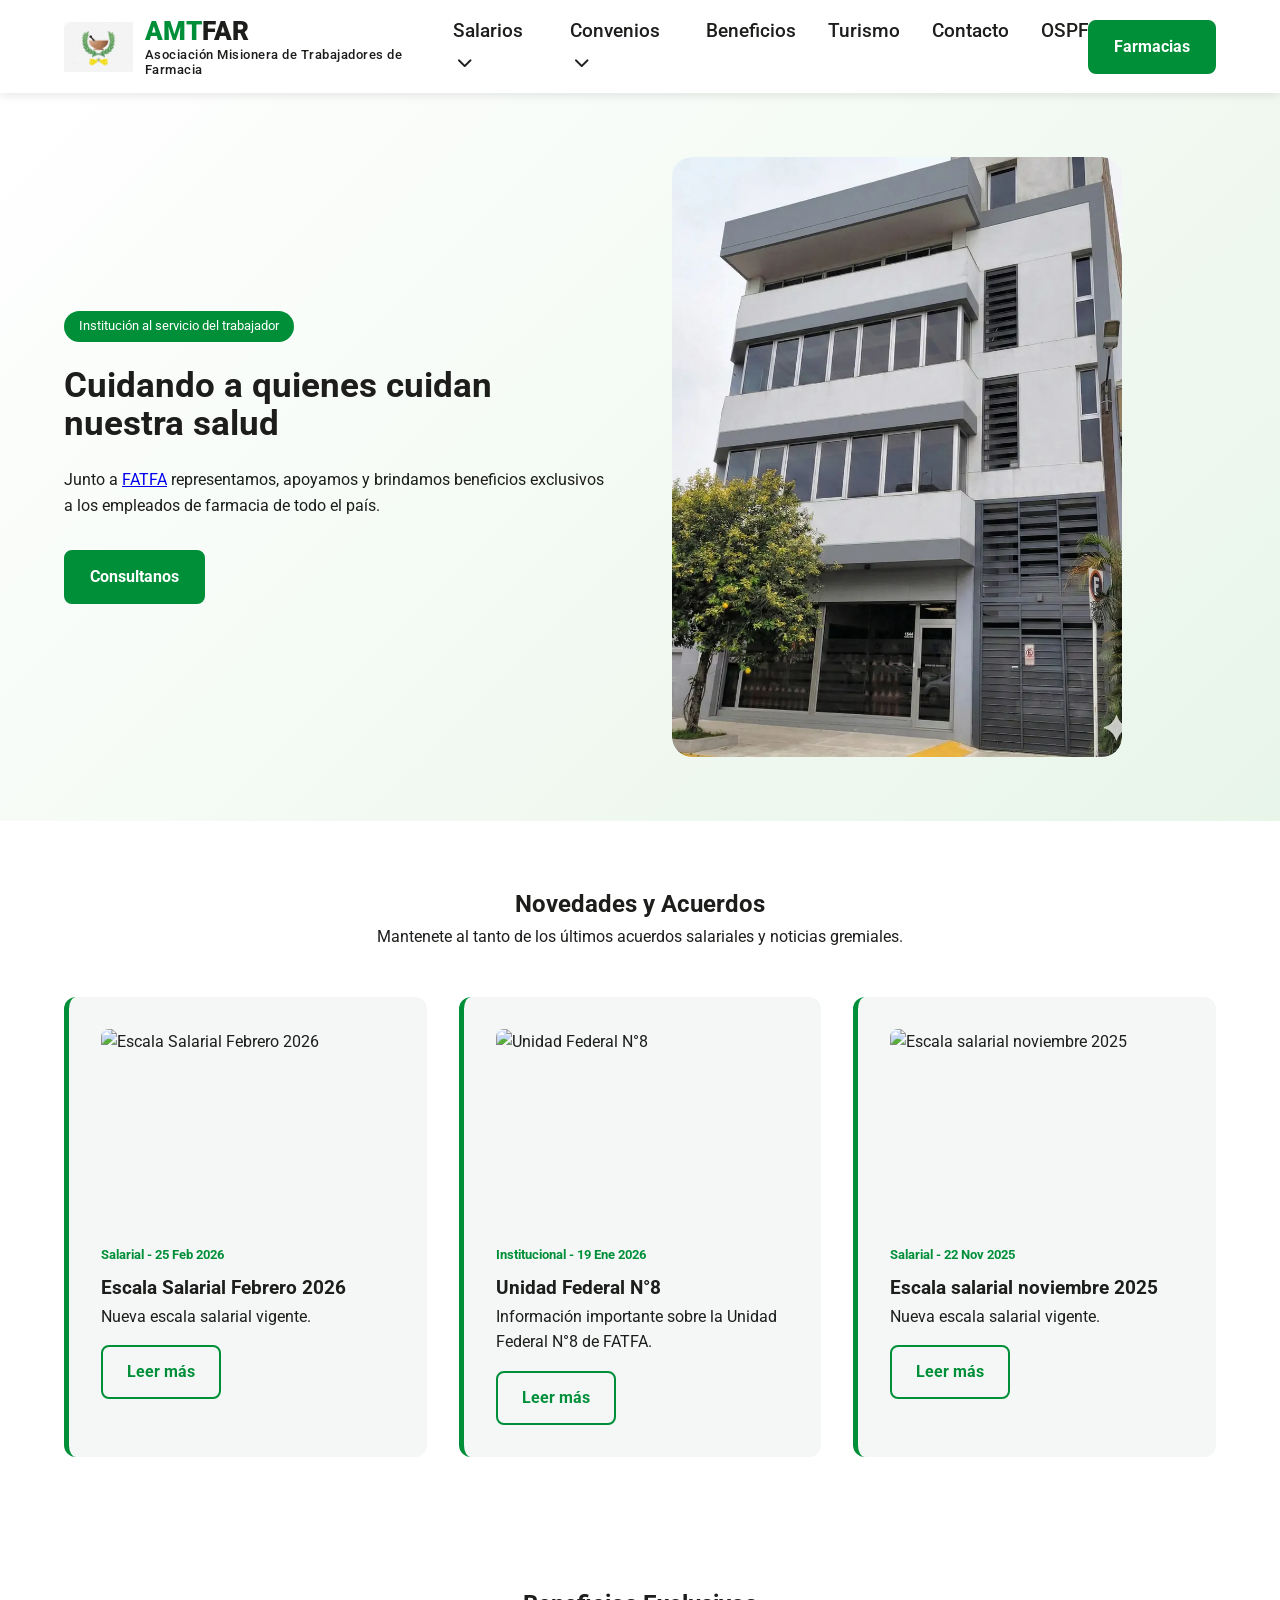
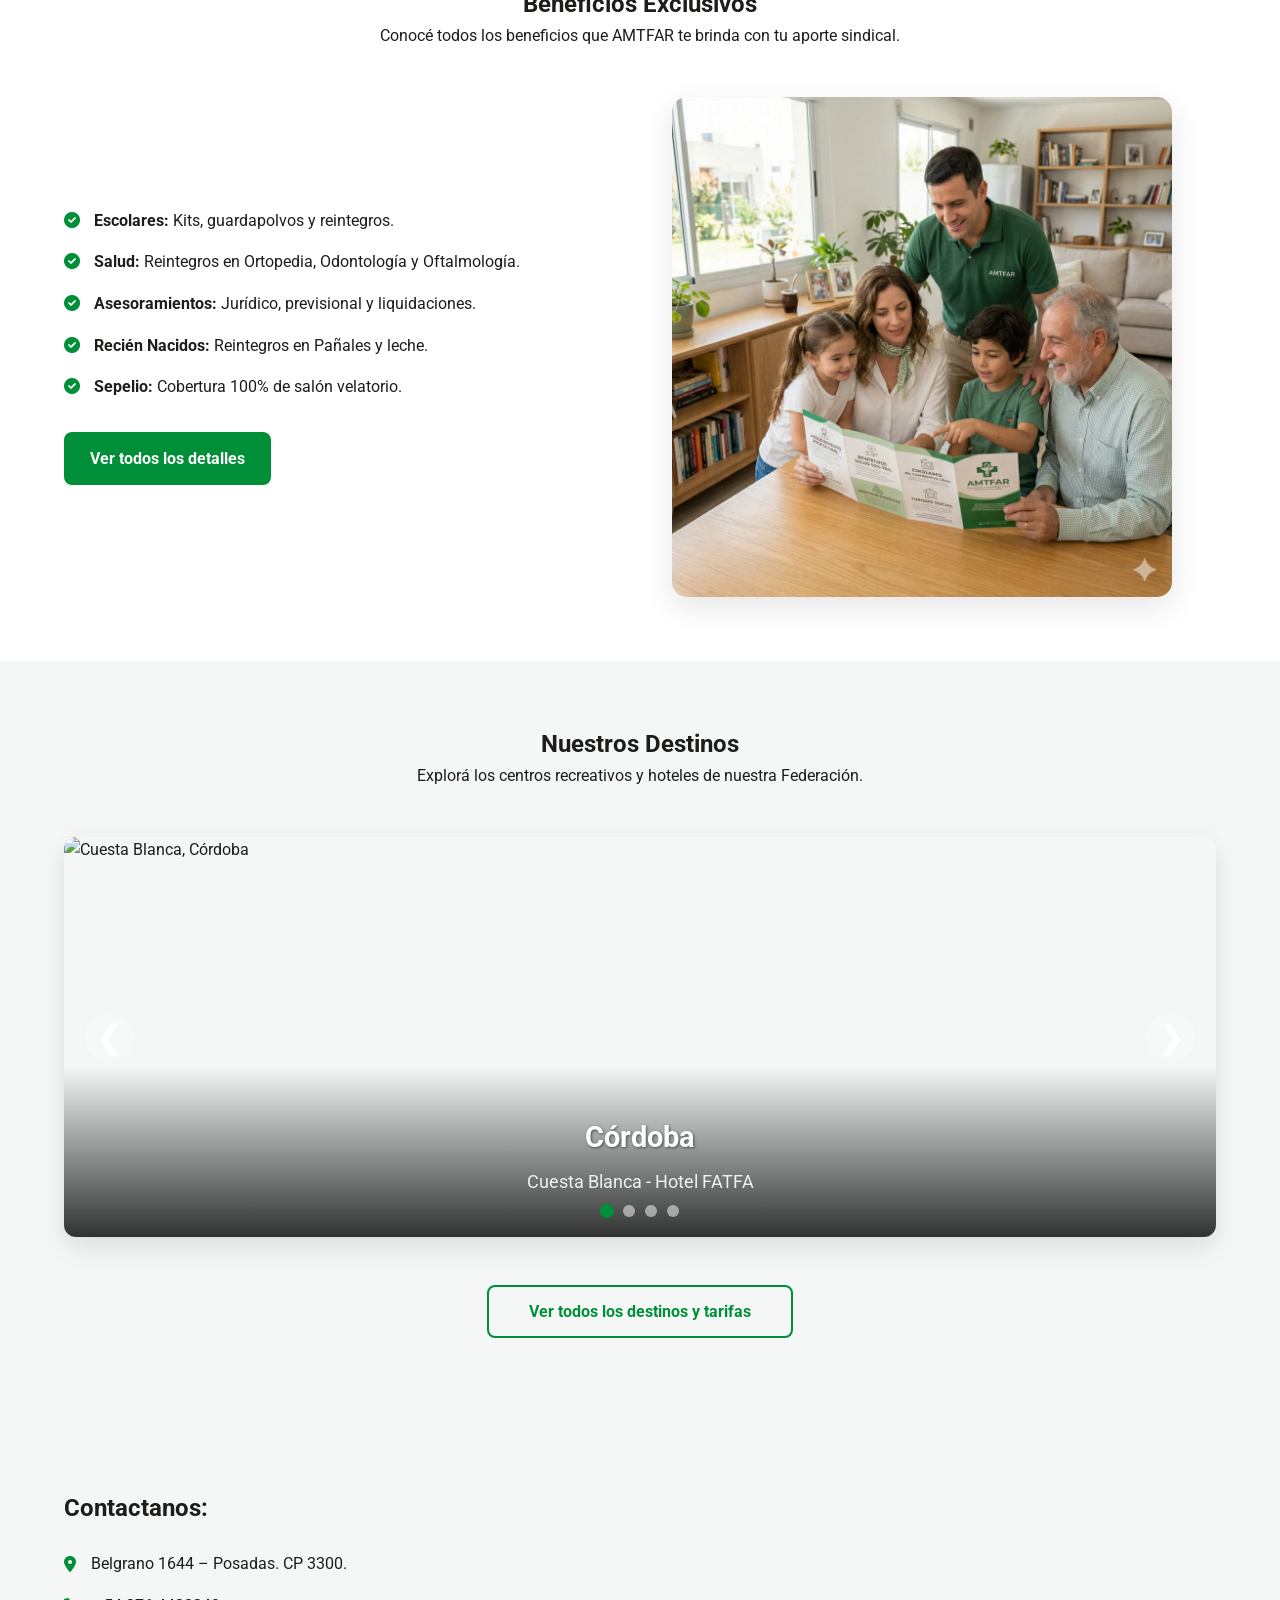
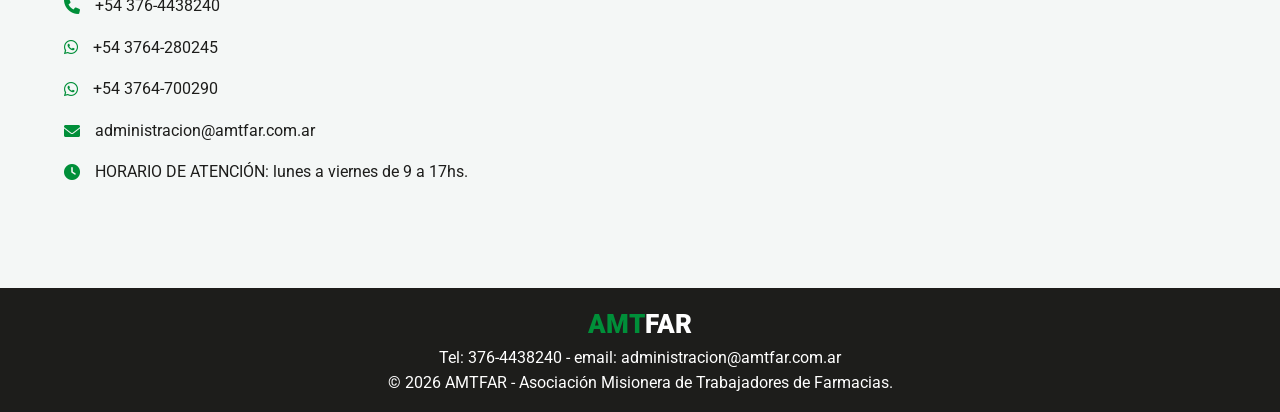
==== index.html @ 5cbe27a2 "feat: Add robots.txt and enhance accessibility by adding aria-label attributes to buttons in `turism" ====
<!DOCTYPE html>
<html lang="es">

<head>
    <meta charset="UTF-8">
    <meta name="viewport" content="width=device-width, initial-scale=1.0">
    <meta name="description"
        content="AMTFAR - Asociación Misionera de Trabajadores de Farmacia. Representamos, apoyamos y brindamos beneficios exclusivos a los empleados de farmacia de Misiones.">
    <meta name="keywords"
        content="AMTFAR, amtfar, fatfa, sindicato farmacia misiones, trabajadores de farmacia, asociación misionera farmacia, beneficios farmacia misiones, posadas, misiones">

    <!-- Open Graph (Facebook, WhatsApp, LinkedIn) -->
    <meta property="og:type" content="website">
    <meta property="og:url" content="https://amtfar.com.ar/">
    <meta property="og:title" content="AMTFAR - Asociación Misionera de Trabajadores de Farmacia">
    <meta property="og:description"
        content="Representamos, apoyamos y brindamos beneficios exclusivos a los empleados de farmacia de Misiones.">
    <meta property="og:image" content="https://amtfar.com.ar/assets/img/logo-amtfar.webp">

    <!-- Twitter Cards -->
    <meta name="twitter:card" content="summary_large_image">
    <meta name="twitter:url" content="https://amtfar.com.ar/">
    <meta name="twitter:title" content="AMTFAR - Asociación Misionera de Trabajadores de Farmacia">
    <meta name="twitter:description"
        content="Representamos, apoyamos y brindamos beneficios exclusivos a los empleados de farmacia de Misiones.">
    <meta name="twitter:image" content="https://amtfar.com.ar/assets/img/logo-amtfar.webp">

    <!-- Web App Manifest -->
    <link rel="manifest" href="/manifest.json">
    <meta name="theme-color" content="#1a6333">

    <!-- Autor -->
    <link rel="author" href="/humans.txt">

    <!-- Etiqueta Canonical: Le dice a Google que esta es la página oficial -->
    <link rel="canonical" href="https://amtfar.com.ar/" />

    <title>AMTFAR - Asociación Misionera de Trabajadores de Farmacia</title>

    <!-- Schema.org JSON-LD para Organización y Sitio Web (Ayuda a generar Sitelinks) -->
    <script type="application/ld+json">
    {
      "@context": "https://schema.org",
      "@graph": [
        {
          "@type": "NGO",
          "@id": "https://amtfar.com.ar/#organization",
          "name": "AMTFAR",
          "legalName": "Asociación Misionera de Trabajadores de Farmacia",
          "url": "https://amtfar.com.ar/",
          "logo": {
            "@type": "ImageObject",
            "url": "https://amtfar.com.ar/assets/img/logo-amtfar.webp"
          },
          "contactPoint": [
            {
              "@type": "ContactPoint",
              "telephone": "+54-376-4438240",
              "contactType": "customer service",
              "email": "administracion@amtfar.com.ar",
              "availableLanguage": ["Spanish", "es"]
            },
            {
              "@type": "ContactPoint",
              "telephone": "+54-376-4280245",
              "contactType": "customer service",
              "contactOption": "TollFree",
              "availableLanguage": ["Spanish", "es"]
            }
          ],
          "address": {
            "@type": "PostalAddress",
            "streetAddress": "Belgrano 1644",
            "addressLocality": "Posadas",
            "addressRegion": "Misiones",
            "postalCode": "3300",
            "addressCountry": "AR"
          }
        },
        {
          "@type": "WebSite",
          "@id": "https://amtfar.com.ar/#website",
          "url": "https://amtfar.com.ar/",
          "name": "AMTFAR - Asociación Misionera de Trabajadores de Farmacia",
          "publisher": {
            "@id": "https://amtfar.com.ar/#organization"
          }
        }
      ]
    }
    </script>

    <!-- Pistas de conexión rápida para recursos externos -->
    <link rel="preconnect" href="https://fonts.googleapis.com">
    <link rel="preconnect" href="https://fonts.gstatic.com" crossorigin>
    <link rel="preconnect" href="https://cdnjs.cloudflare.com">

    <!-- Precargar la imagen principal del Hero (Mejora el LCP) -->
    <link rel="preload" as="image" href="assets/img/edificio.webp" fetchpriority="high">

    <link rel="icon" type="image/png" href="assets/img/logo-amtfar.webp">
    <link href="https://fonts.googleapis.com/css2?family=Roboto:wght@300;400;500;700;900&display=swap" rel="stylesheet">
    <link rel="stylesheet" href="css/style.css?v=1.3">
    <link rel="stylesheet" href="https://cdnjs.cloudflare.com/ajax/libs/font-awesome/6.0.0/css/all.min.css">
</head>

<body>
    <header class="main-header">
        <div class="container nav-wrapper">
            <a href="index.html" class="brand">
                <img src="assets/img/logo-amtfar.webp" alt="Logo AMTFAR" class="brand-logo">
                <div class="brand-text-container">
                    <span class="logo-text brand-title">AMT<span>FAR</span></span>
                    <span class="logo-text header-subtitle">Asociación Misionera de Trabajadores de Farmacia</span>
                </div>
            </a>
            <button class="mobile-menu-toggle" aria-label="Abrir menú"><i class="fas fa-bars"></i></button>
            <nav class="main-nav" role="navigation" aria-label="Menú Principal">
                <ul role="menubar">
                    <li class="dropdown" role="none">
                        <a role="menuitem" aria-haspopup="true" aria-expanded="false" href="#">Salarios <i
                                class="fas fa-chevron-down"></i></a>
                        <ul class="dropdown-content" role="menu">
                            <li role="none"><a role="menuitem" href="https://fatfa.org.ar/escalas-salariales/"
                                    target="_blank" rel="noopener noreferrer">Escalas
                                    Salariales</a></li>
                            <li role="none"><a role="menuitem" href="https://fatfa.org.ar/actas-acuerdo/"
                                    target="_blank" rel="noopener noreferrer">Actas Acuerdo</a></li>
                        </ul>
                    </li>
                    <li class="dropdown" role="none">
                        <a role="menuitem" aria-haspopup="true" aria-expanded="false" href="#">Convenios <i
                                class="fas fa-chevron-down"></i></a>
                        <ul class="dropdown-content" role="menu">
                            <li role="none"><a role="menuitem" target="_blank" rel="noopener noreferrer"
                                    href="https://fatfa.org.ar/wp-content/uploads/2022/02/cct_659_2013.pdf">CCT
                                    659/13</a></li>
                            <li role="none"><a role="menuitem" target="_blank" rel="noopener noreferrer"
                                    href="https://fatfa.org.ar/wp-content/uploads/2022/04/cct55609vigente.pdf">CCT
                                    556/09</a></li>
                            <li role="none"><a role="menuitem" target="_blank" rel="noopener noreferrer"
                                    href="https://fatfa.org.ar/wp-content/uploads/2022/06/cct2688.pdf">CCT 2688</a></li>
                            <li role="none"><a role="menuitem" target="_blank" rel="noopener noreferrer"
                                    href="https://fatfa.org.ar/wp-content/uploads/2022/06/cct6375.pdf">CCT 6375</a></li>
                            <li role="none"><a role="menuitem" target="_blank" rel="noopener noreferrer"
                                    href="https://fatfa.org.ar/wp-content/uploads/2022/06/cct45206.pdf">CCT 45206</a>
                            </li>
                        </ul>
                    </li>
                    <li role="none"><a role="menuitem" href="beneficios.html">Beneficios</a></li>
                    <li role="none"><a role="menuitem" href="turismo.html">Turismo</a></li>
                    <li role="none"><a role="menuitem" href="index.html#contacto">Contacto</a></li>
                    <li role="none"><a role="menuitem" href="https://www.ospf.org.ar/" target="_blank"
                            rel="noopener noreferrer">OSPF</a></li>
                </ul>
            </nav>
            <div class="access-buttons">
                <a href="https://farmacias.amtfar.com.ar" target="_blank" rel="noopener noreferrer"
                    class="btn btn-empleado">Farmacias</a>
            </div>
        </div>
    </header>

    <section class="hero">
        <div class="container hero-grid">
            <div class="hero-content">
                <span class="hero-badge">Institución al servicio del trabajador</span>
                <h1>Cuidando a quienes cuidan nuestra salud</h1>
                <p>Junto a <a href="https://fatfa.org.ar/" target="_blank" rel="noopener noreferrer">FATFA</a>
                    representamos, apoyamos y brindamos
                    beneficios exclusivos a los empleados de farmacia de todo el
                    país.</p>
                <div class="mt-2">
                    <a href="#contacto" class="btn btn-empleado">Consultanos</a>
                </div>
            </div>
            <div class="hero-image">
                <div class="hero-carousel">
                    <div class="hero-slide active">
                        <img src="assets/img/edificio.webp" alt="Nuestro edificio" fetchpriority="high">
                    </div>
                    <div class="hero-slide">
                        <img src="assets/img/hero-farmacia.webp" alt="Atención en farmacia">
                    </div>
                </div>
            </div>
        </div>
    </section>

    <section id="novedades" class="section-padding">
        <div class="container">
            <div class="section-header">
                <h2>Novedades y Acuerdos</h2>
                <p>Mantenete al tanto de los últimos acuerdos salariales y noticias gremiales.</p>
            </div>
            <div class="news-grid">
                <article class="news-card">
                    <div class="news-card-img-wrapper">
                        <img src="https://fatfa.org.ar/wp-content/uploads/2025/11/ESCALA-FATFA-noviembre-400x250.jpg"
                            alt="Escala Salarial Febrero 2026" class="news-card-img" loading="lazy">
                    </div>
                    <div class="news-card-category">Salarial - 25 Feb 2026</div>
                    <h3>Escala Salarial Febrero 2026</h3>
                    <p>Nueva escala salarial vigente.</p>
                    <a href="https://fatfa.org.ar/2026/02/25/escala-salarial-febrero-2026/" target="_blank"
                        rel="noopener noreferrer" class="btn btn-farmacia mt-1"
                        aria-label="Leer más sobre Escala Salarial Febrero 2026">Leer más</a>
                </article>
                <article class="news-card">
                    <div class="news-card-img-wrapper">
                        <img src="https://fatfa.org.ar/wp-content/uploads/2026/01/flyer-web-UF-8-400x250.jpg"
                            alt="Unidad Federal N°8" class="news-card-img" loading="lazy">
                    </div>
                    <div class="news-card-category">Institucional - 19 Ene 2026</div>
                    <h3>Unidad Federal N°8</h3>
                    <p>Información importante sobre la Unidad Federal N°8 de FATFA.</p>
                    <a href="https://fatfa.org.ar/2026/01/19/25649/" target="_blank" rel="noopener noreferrer"
                        class="btn btn-farmacia mt-1" aria-label="Leer más sobre Unidad Federal N°8">Leer más</a>
                </article>
                <article class="news-card">
                    <div class="news-card-img-wrapper">
                        <img src="https://fatfa.org.ar/wp-content/uploads/2025/11/ESCALA-FATFA-noviembre-400x250.jpg"
                            alt="Escala salarial noviembre 2025" class="news-card-img" loading="lazy">
                    </div>
                    <div class="news-card-category">Salarial - 22 Nov 2025</div>
                    <h3>Escala salarial noviembre 2025</h3>
                    <p>Nueva escala salarial vigente.</p>
                    <a href="https://fatfa.org.ar/2025/11/22/escala-salarial-noviembre-2025/" target="_blank"
                        rel="noopener noreferrer" class="btn btn-farmacia mt-1"
                        aria-label="Leer más sobre Escala salarial noviembre 2025">Leer más</a>
                </article>
            </div>
        </div>
    </section>

    <section id="beneficios" class="section-padding">
        <div class="container">
            <div class="section-header">
                <h2>Beneficios Exclusivos</h2>
                <p>Conocé todos los beneficios que AMTFAR te brinda con tu aporte sindical.</p>
            </div>

            <div class="hero-grid" style="align-items: center;">
                <div>
                    <ul class="benefits-list">
                        <li><i class="fas fa-check-circle"></i> <strong>Escolares:</strong> Kits, guardapolvos y
                            reintegros.</li>
                        <li><i class="fas fa-check-circle"></i> <strong>Salud:</strong> Reintegros en Ortopedia,
                            Odontología y Oftalmología.</li>
                        <li><i class="fas fa-check-circle"></i> <strong>Asesoramientos:</strong> Jurídico, previsional y
                            liquidaciones.</li>
                        <li><i class="fas fa-check-circle"></i> <strong>Recién Nacidos:</strong> Reintegros en Pañales y
                            leche.</li>
                        <li><i class="fas fa-check-circle"></i> <strong>Sepelio:</strong> Cobertura 100% de salón
                            velatorio.</li>
                    </ul>
                    <div class="mt-2">
                        <a href="beneficios.html" class="btn btn-empleado"
                            aria-label="Ver todos los detalles de los beneficios">Ver todos los detalles</a>
                    </div>
                </div>
                <div class="text-center">
                    <img src="assets/img/beneficios.webp" alt="Beneficios AMTFAR" class="benefits-img" loading="lazy">
                </div>
            </div>
        </div>
    </section>

    <section id="turismo" class="section-padding" style="background-color: var(--gris-suave);">
        <div class="container">
            <div class="section-header">
                <h2>Nuestros Destinos</h2>
                <p>Explorá los centros recreativos y hoteles de nuestra Federación.</p>
            </div>
            <!-- Carousel Turismo -->
            <div class="custom-carousel">
                <div class="carousel-inner">
                    <!-- Slide 1: Córdoba -->
                    <div class="carousel-slide active">
                        <img src="https://fatfa.org.ar/wp-content/uploads/2022/09/1.png" alt="Cuesta Blanca, Córdoba"
                            loading="lazy">
                        <div class="carousel-caption">
                            <h3>Córdoba</h3>
                            <p>Cuesta Blanca - Hotel FATFA</p>
                        </div>
                    </div>
                    <!-- Slide 2: Mar del Plata -->
                    <div class="carousel-slide">
                        <img src="https://fatfa.org.ar/wp-content/uploads/2022/09/2.png" alt="Mar del Plata"
                            loading="lazy">
                        <div class="carousel-caption">
                            <h3>Mar del Plata</h3>
                            <p>Hotel 22 de Diciembre</p>
                        </div>
                    </div>
                    <!-- Slide 3: Salta -->
                    <div class="carousel-slide">
                        <img src="https://fatfa.org.ar/wp-content/uploads/2022/09/3.png" alt="Salta" loading="lazy">
                        <div class="carousel-caption">
                            <h3>Salta</h3>
                            <p>Hotel de Farmacia</p>
                        </div>
                    </div>
                    <!-- Slide 4: Mendoza -->
                    <div class="carousel-slide">
                        <img src="https://fatfa.org.ar/wp-content/uploads/2022/09/4.png" alt="Mendoza" loading="lazy">
                        <div class="carousel-caption">
                            <h3>Mendoza</h3>
                            <p>San Rafael - Residencial</p>
                        </div>
                    </div>
                </div>

                <!-- Controls -->
                <button class="carousel-control prev" onclick="moveSlide(-1)" aria-label="Anterior">&#10094;</button>
                <button class="carousel-control next" onclick="moveSlide(1)" aria-label="Siguiente">&#10095;</button>

                <!-- Indicators -->
                <div class="carousel-indicators">
                    <span class="dot active" role="button" tabindex="0" aria-label="Diapositiva 1"
                        onclick="currentSlide(0)"></span>
                    <span class="dot" role="button" tabindex="0" aria-label="Diapositiva 2"
                        onclick="currentSlide(1)"></span>
                    <span class="dot" role="button" tabindex="0" aria-label="Diapositiva 3"
                        onclick="currentSlide(2)"></span>
                    <span class="dot" role="button" tabindex="0" aria-label="Diapositiva 4"
                        onclick="currentSlide(3)"></span>
                </div>
            </div>
            <div class="text-center" style="margin-top: 3rem;">
                <a href="turismo.html" class="btn btn-farmacia" style="width: auto; padding: 12px 40px;">Ver todos los
                    destinos y tarifas</a>
            </div>
        </div>
    </section>

    <section id="contacto" class="section-mapa">
        <div class="container grid-2">
            <div class="contacto-info">
                <h2>Contactanos:</h2>
                <ul class="lista-contacto">
                    <li><i class="fas fa-map-marker-alt"></i> Belgrano 1644 – Posadas. CP 3300.</li>
                    <li><i class="fas fa-phone"></i> <a href="tel:+543764438240">+54 376-4438240</a></li>
                    <li><i class="fab fa-whatsapp"></i> <a href="https://wa.me/5493764280245" target="_blank"
                            rel="noopener noreferrer">+54 3764-280245</a></li>
                    <li><i class="fab fa-whatsapp"></i> <a href="https://wa.me/5493764700290" target="_blank"
                            rel="noopener noreferrer">+54 3764-700290</a></li>
                    <li><i class="fas fa-envelope"></i> administracion@amtfar.com.ar</li>
                    <li><i class="fas fa-clock"></i> HORARIO DE ATENCIÓN: lunes a viernes de 9 a 17hs.</li>
                </ul>
            </div>
            <div class="mapa-container">
                <iframe
                    src="https://maps.google.com/maps?q=Belgrano+1644,+Posadas,+Misiones&t=&z=17&ie=UTF8&iwloc=&output=embed"
                    width="100%" height="350" allowfullscreen="" loading="lazy"
                    title="Mapa de ubicación de AMTFAR"></iframe>
            </div>
        </div>
    </section>

    <footer class="main-footer">
        <div class="container footer-grid">
            <div class="footer-brand"><span class="brand-title">AMT<span>FAR</span></span>
                <p>Tel: 376-4438240 - email: administracion@amtfar.com.ar</p>
                <p>© 2026 AMTFAR - Asociación Misionera de Trabajadores de Farmacias.</p>
            </div>

        </div>
    </footer>

    <script>
        const menuToggle = document.querySelector('.mobile-menu-toggle');
        const mainNav = document.querySelector('.main-nav');
        menuToggle.addEventListener('click', () => {
            mainNav.classList.toggle('active');
            menuToggle.querySelector('i').classList.toggle('fa-bars');
            menuToggle.querySelector('i').classList.toggle('fa-times');
        });

        /* --- CAROUSEL LOGIC --- */
        let slideIndex = 0;
        const slides = document.querySelectorAll('.carousel-slide');
        const dots = document.querySelectorAll('.dot');
        let autoSlideInterval;

        function showSlide(n) {
            // Loop boundaries
            if (n >= slides.length) slideIndex = 0;
            if (n < 0) slideIndex = slides.length - 1;

            // Remove active classes
            slides.forEach(slide => slide.classList.remove('active'));
            dots.forEach(dot => dot.classList.remove('active'));

            // Set active
            slides[slideIndex].classList.add('active');
            dots[slideIndex].classList.add('active');
        }

        function moveSlide(n) {
            slideIndex += n;
            showSlide(slideIndex);
            resetAutoSlide();
        }

        function currentSlide(n) {
            slideIndex = n;
            showSlide(slideIndex);
            resetAutoSlide();
        }

        function resetAutoSlide() {
            clearInterval(autoSlideInterval);
            autoSlideInterval = setInterval(() => moveSlide(1), 5000); // Cambio cada 5 segundos
        }

        // Initialize
        document.addEventListener('DOMContentLoaded', () => {
            showSlide(slideIndex);
            resetAutoSlide();

            // DROPDOWN CLICK LOGIC
            const dropdowns = document.querySelectorAll('.dropdown');

            dropdowns.forEach(dropdown => {
                const dropdownLink = dropdown.querySelector('a');

                dropdownLink.addEventListener('click', (e) => {
                    e.preventDefault(); // Prevent hash navigation
                    // Close other open dropdowns
                    dropdowns.forEach(d => {
                        if (d !== dropdown) d.classList.remove('active');
                    });
                    dropdown.classList.toggle('active');
                });
            });

            // Close dropdowns when clicking outside
            document.addEventListener('click', (e) => {
                if (!e.target.closest('.dropdown')) {
                    dropdowns.forEach(dropdown => dropdown.classList.remove('active'));
                }
            });
            // --- HERO CAROUSEL LOGIC ---
            const heroSlides = document.querySelectorAll('.hero-slide');
            if (heroSlides.length > 0) {
                let currentHeroSlide = 0;
                setInterval(() => {
                    heroSlides[currentHeroSlide].classList.remove('active');
                    currentHeroSlide = (currentHeroSlide + 1) % heroSlides.length;
                    heroSlides[currentHeroSlide].classList.add('active');
                }, 4000); // Change every 4 seconds
            }
        });
    </script>
</body>

</html>
---- css/style.css ----
/* --- VARIABLES E IDENTIDAD --- */
:root {
    --verde-farmacia: #008f39;
    --verde-claro: #e8f5e9;
    --oscuro: #1d1d1b;
    --gris-suave: #f4f7f6;
    --blanco: #ffffff;
    --transicion: all 0.3s ease;
}

/* --- RESET Y BASE --- */
* {
    margin: 0;
    padding: 0;
    box-sizing: border-box;
}

body {
    font-family: 'Roboto', sans-serif;
    line-height: 1.6;
    color: var(--oscuro);
    background-color: var(--blanco);
    scroll-behavior: smooth;
}

.container {
    width: 90%;
    max-width: 1200px;
    margin: 0 auto;
}

/* --- UTILITIES --- */
.text-center {
    text-align: center;
}

.mt-1 {
    margin-top: 1rem;
}

.mt-2 {
    margin-top: 2rem;
}

.mb-1 {
    margin-bottom: 1rem;
}

.mb-2 {
    margin-bottom: 2rem;
}

.mb-3 {
    margin-bottom: 3rem;
}

.section-padding {
    padding: 4rem 0;
}

.section-header {
    text-align: center;
    margin-bottom: 3rem;
}

img {
    max-width: 100%;
    height: auto;
    display: block;
}

/* --- HEADER & NAV --- */
.main-header {
    padding: 1rem 0;
    position: sticky;
    top: 0;
    background: var(--blanco);
    box-shadow: 0 2px 10px rgba(0, 0, 0, 0.1);
    z-index: 1000;
}

.brand {
    display: flex;
    align-items: center;
    gap: 12px;
    text-decoration: none;
}

.brand-logo {
    height: 50px;
}

.brand-text-container {
    display: flex;
    flex-direction: column;
    line-height: 1.2;
}

.brand-title {
    font-size: 1.6rem;
    font-weight: 900;
    color: var(--verde-farmacia);
}

.brand-title span {
    color: var(--oscuro);
}

.header-subtitle {
    display: none;
    font-size: 0.8rem;
    font-weight: 500;
    color: var(--oscuro);
    letter-spacing: 0.5px;
}

.nav-wrapper {
    display: flex;
    justify-content: space-between;
    align-items: center;
}

.header-subtitle {
    display: none;
}

.main-nav {
    display: none;
    position: absolute;
    top: 100%;
    left: 0;
    width: 100%;
    background: var(--blanco);
    padding: 2rem;
    box-shadow: 0 5px 10px rgba(0, 0, 0, 0.1);
}

.main-nav.active {
    display: block;
}

.main-nav ul {
    list-style: none;
}

.main-nav ul li {
    margin-bottom: 1.5rem;
}

.main-nav ul li a {
    text-decoration: none;
    color: var(--oscuro);
    font-weight: 500;
    font-size: 1.2rem;
}

/* --- DROPDOWN MENU --- */
.dropdown {
    position: relative;
}

.dropdown-content {
    display: none;
    position: absolute;
    top: 100%;
    left: 0;
    background-color: var(--blanco);
    min-width: 200px;
    box-shadow: 0px 8px 16px 0px rgba(0, 0, 0, 0.1);
    z-index: 1000;
    border-radius: 8px;
    padding: 0.5rem 0;
}

.dropdown-content li {
    margin: 0 !important;
}

.dropdown-content a {
    padding: 10px 20px;
    display: block;
    font-size: 1rem !important;
    transition: background 0.2s;
}

.dropdown-content a:hover {
    background-color: var(--verde-claro);
    color: var(--verde-farmacia);
}

/* Show dropdown on click (mobile & desktop) */
.dropdown.active .dropdown-content {
    display: block;
}

.dropdown>a {
    cursor: pointer;
}

.dropdown>a i {
    font-size: 0.8em;
    margin-left: 5px;
}

/* Rotate chevron when active */
.dropdown.active .fa-chevron-down {
    transform: rotate(180deg);
    transition: transform 0.3s;
}

.mobile-menu-toggle {
    display: block;
    background: none;
    border: none;
    font-size: 1.5rem;
    color: var(--verde-farmacia);
    cursor: pointer;
}

/* --- HERO SECTION --- */
.hero {
    padding: 3rem 0;
    background: linear-gradient(135deg, var(--blanco) 0%, var(--verde-claro) 100%);
    text-align: center;
}

.hero-carousel {
    position: relative;
    width: 100%;
    height: 100%;
    max-width: 450px;
    min-height: 600px;
    border-radius: 20px;
    overflow: hidden;
}

.hero-slide {
    position: absolute;
    top: 0;
    left: 0;
    width: 100%;
    height: 100%;
    opacity: 0;
    transition: opacity 1s ease-in-out;
}

.hero-slide.active {
    opacity: 1;
}

.hero-slide img {
    width: 100%;
    height: 100%;
    object-fit: cover;
    object-position: bottom;
    border-radius: 20px;
}

.hero-badge {
    background: var(--verde-farmacia);
    color: white;
    padding: 5px 15px;
    border-radius: 20px;
    font-size: 0.8rem;
    display: inline-block;
}

.hero-grid {
    display: grid;
    gap: 2rem;
}

.hero-content h1 {
    font-size: 2.2rem;
    line-height: 1.1;
    margin: 1.5rem 0;
    color: var(--oscuro);
}

/* --- BOTONES --- */
.btn {
    display: inline-block;
    padding: 12px 24px;
    border-radius: 8px;
    text-decoration: none;
    font-weight: 700;
    transition: var(--transicion);
    text-align: center;
    border: none;
    cursor: pointer;
    width: 100%;
}

.btn-empleado {
    background: var(--verde-farmacia);
    color: var(--blanco);
    border: 2px solid var(--verde-farmacia);
}

.btn-farmacia {
    border: 2px solid var(--verde-farmacia);
    color: var(--verde-farmacia);
    background: transparent;
}

/* --- NOVEDADES --- */
.news-grid {
    display: grid;
    gap: 2rem;
    margin-top: 2rem;
}

.news-card {
    background: var(--gris-suave);
    padding: 2rem;
    border-radius: 12px;
    border-left: 5px solid var(--verde-farmacia);
}

.news-card-img-wrapper {
    margin-bottom: 1rem;
}

.news-card-img {
    width: 100%;
    height: 200px;
    object-fit: cover;
    border-radius: 8px;
}

.news-card-category {
    color: var(--verde-farmacia);
    font-weight: 700;
    font-size: 0.8rem;
    margin-bottom: 0.5rem;
}

/* --- TURISMO INDEX (CARRUSEL) --- */
.hotel-carousel-container {
    display: flex;
    overflow-x: auto;
    scroll-snap-type: x mandatory;
    gap: 20px;
    padding: 20px 0;
    scrollbar-width: none;
}

.hotel-carousel-container::-webkit-scrollbar {
    display: none;
}

.hotel-card-mini {
    flex: 0 0 280px;
    scroll-snap-align: center;
    background: var(--blanco);
    border-radius: 12px;
    overflow: hidden;
    box-shadow: 0 4px 15px rgba(0, 0, 0, 0.08);
}

.hotel-img-mini {
    position: relative;
    height: 180px;
}

.hotel-img-mini img {
    width: 100%;
    height: 100%;
    object-fit: cover;
}

.hotel-tag {
    position: absolute;
    bottom: 10px;
    left: 10px;
    background: var(--verde-farmacia);
    color: white;
    padding: 4px 12px;
    font-size: 0.75rem;
    border-radius: 4px;
    font-weight: 700;
}

.hotel-info-mini {
    padding: 1.2rem;
    text-align: center;
}

/* --- TURISMO.HTML DETALLES --- */
.promo-banner-top {
    background: var(--verde-farmacia);
    color: white;
    text-align: center;
    padding: 12px;
    font-weight: 700;
    text-transform: uppercase;
    font-size: 0.9rem;
    letter-spacing: 1px;
}

.destino-full-card {
    background: var(--blanco);
    border-radius: 20px;
    overflow: hidden;
    box-shadow: 0 15px 35px rgba(0, 0, 0, 0.1);
    margin-bottom: 4rem;
    border: 1px solid #eee;
}

.destino-grid {
    display: grid;
    grid-template-columns: 1fr;
}

.info-column {
    padding: 1.5rem;
}

@media (min-width: 1024px) {
    .destino-grid {
        grid-template-columns: 1.2fr 1fr;
    }

    .info-column {
        padding: 3rem !important;
    }
}

.carousel-static {
    display: flex;
    overflow-x: auto;
    scroll-snap-type: x mandatory;
    gap: 15px;
    padding: 10px 0 15px;
    /* Más padding para la barra de scroll */
    scrollbar-width: thin;
    /* Firefox */
    scrollbar-color: var(--verde-farmacia) #eee;
}

.carousel-static::-webkit-scrollbar {
    height: 8px;
    /* Chrome/Safari */
    display: block;
}

.carousel-static::-webkit-scrollbar-track {
    background: #e0e0e0;
    border-radius: 4px;
}

.carousel-static::-webkit-scrollbar-thumb {
    background: var(--verde-farmacia);
    border-radius: 4px;
}

.carousel-item {
    flex: 0 0 85%;
    /* En móvil ocupa el 85% para centrarlo y dejar asomar el siguiente */
    scroll-snap-align: center;
    border-radius: 10px;
    overflow: hidden;
}

@media (min-width: 1024px) {
    .carousel-item {
        flex: 0 0 90%;
        /* En escritorio deja asomar un 10% de la siguiente hoja */
    }
}

.mapa-box {
    height: 250px;
    width: 100%;
    border-radius: 12px;
    overflow: hidden;
    border: 1px solid #ddd;
    margin-top: 1.5rem;
}

.mapa-box iframe {
    width: 100%;
    height: 100%;
}

/* --- BENEFITS INDEX --- */
.beneficio-full-card {
    background: var(--blanco);
    border-radius: 20px;
    overflow: hidden;
    box-shadow: 0 15px 35px rgba(0, 0, 0, 0.1);
    margin-bottom: 2rem;
    border: 1px solid #eee;
    padding: 2rem;
}

.beneficio-full-card h3 {
    color: var(--verde-farmacia);
    margin-bottom: 1rem;
    border-bottom: 2px solid var(--verde-farmacia);
    padding-bottom: 0.5rem;
    display: inline-block;
}

.beneficio-full-card ul {
    list-style: none;
    padding-left: 0;
}

.beneficio-full-card ul li {
    position: relative;
    padding-left: 25px;
    margin-bottom: 10px;
}

.beneficio-full-card ul li::before {
    content: "\f00c";
    font-family: 'Font Awesome 5 Free';
    font-weight: 900;
    position: absolute;
    left: 0;
    top: 2px;
    color: var(--verde-farmacia);
}

.requisitos-card {
    background: #f8f9fa;
    border-left: 4px solid var(--verde-farmacia);
    padding: 1.5rem;
    border-radius: 0 10px 10px 0;
    margin-top: 2rem;
}

.benefits-list {
    list-style: none;
    padding: 0;
}

.benefits-list li {
    margin-bottom: 1rem;
}

.benefits-list i {
    color: var(--verde-farmacia);
    margin-right: 10px;
}

.benefits-img {
    max-width: 100%;
    max-height: 500px;
    object-fit: cover;
    border-radius: 15px;
    box-shadow: 0 10px 30px rgba(0, 0, 0, 0.1);
}

/* --- CONTACTO --- */
.section-mapa {
    padding: 4rem 0;
    background: var(--gris-suave);
}

.grid-2 {
    display: grid;
    gap: 2rem;
}

.lista-contacto {
    list-style: none;
    margin-top: 1.5rem;
}

.lista-contacto li {
    display: flex;
    align-items: center;
    gap: 15px;
    margin-bottom: 1rem;
}

.lista-contacto a {
    text-decoration: none;
    color: inherit;
}

.lista-contacto i {
    color: var(--verde-farmacia);
}

.mapa-container iframe {
    border: 0;
    border-radius: 15px;
    width: 100%;
    height: 100%;
    min-height: 350px;
}

/* --- FOOTER --- */
.main-footer {
    background: var(--oscuro);
    color: var(--blanco);
    padding: 1rem 0 1rem;
}

.main-footer .brand-title span {
    color: var(--blanco);
}

.footer-grid {
    display: grid;
    gap: 3rem;
    text-align: center;
}

/* --- MEDIA QUERIES --- */
@media (min-width: 1024px) {
    .mobile-menu-toggle {
        display: none;
    }

    .main-nav {
        display: block;
        position: static;
        width: auto;
        padding: 0;
        box-shadow: none;
    }

    .main-nav>ul {
        display: flex;
        gap: 2rem;
    }

    .main-nav ul li {
        margin-bottom: 0;
    }

    .btn {
        width: auto;
    }

    .hero {
        padding: 4rem 0;
    }

    .hero-grid {
        display: grid;
        grid-template-columns: 1fr 1fr;
        align-items: center;
        text-align: left;
        gap: 4rem;
    }



    .news-grid {
        grid-template-columns: repeat(3, 1fr);
    }

    .hotel-carousel-container {
        display: grid;
        grid-template-columns: repeat(4, 1fr);
        overflow: visible;
    }

    .grid-2 {
        grid-template-columns: 1fr 1fr;
        align-items: center;
    }

    .destino-grid {
        display: grid;
        grid-template-columns: 1.2fr 1fr;
    }

    .footer-grid {
        display: flex;
        justify-content: center;
        text-align: center;
    }
}

@media (min-width: 1280px) {
    .header-subtitle {
        display: block !important;
    }
}

/* --- CUSTOM CAROUSEL (INDEX TURISMO) --- */
.custom-carousel {
    position: relative;
    width: 100%;
    max-width: 100%;
    margin: 0 auto;
    overflow: hidden;
    border-radius: 12px;
    box-shadow: 0 10px 25px rgba(0, 0, 0, 0.1);
}

.carousel-inner {
    position: relative;
    width: 100%;
    height: 400px;
    /* Ajustable según necesidad */
}

.carousel-slide {
    position: absolute;
    top: 0;
    left: 0;
    width: 100%;
    height: 100%;
    opacity: 0;
    transition: opacity 0.8s ease-in-out;
    display: flex;
    justify-content: center;
    align-items: center;
}

.carousel-slide.active {
    opacity: 1;
    z-index: 2;
}

.carousel-slide img {
    width: 100%;
    height: 100%;
    object-fit: cover;
}

.carousel-caption {
    position: absolute;
    bottom: 0;
    left: 0;
    width: 100%;
    background: linear-gradient(transparent, rgba(0, 0, 0, 0.8));
    color: white;
    padding: 3rem 1.5rem 1.5rem;
    text-align: center;
}

.carousel-caption h3 {
    font-size: 1.8rem;
    margin-bottom: 0.5rem;
    text-shadow: 1px 1px 3px rgba(0, 0, 0, 0.5);
}

.carousel-caption p {
    font-size: 1.1rem;
    margin-bottom: 1rem;
    opacity: 0.9;
}

/* Controls */
.carousel-control {
    position: absolute;
    top: 50%;
    transform: translateY(-50%);
    background: rgba(255, 255, 255, 0.3);
    border: none;
    color: white;
    font-size: 2rem;
    padding: 10px 15px;
    cursor: pointer;
    z-index: 10;
    transition: background 0.3s;
    border-radius: 50%;
    width: 50px;
    height: 50px;
    display: flex;
    justify-content: center;
    align-items: center;
    backdrop-filter: blur(2px);
}

.carousel-control:hover {
    background: rgba(255, 255, 255, 0.8);
    color: var(--verde-farmacia);
}

.carousel-control.prev {
    left: 20px;
}

.carousel-control.next {
    right: 20px;
}

/* Indicators */
.carousel-indicators {
    position: absolute;
    bottom: 20px;
    left: 50%;
    transform: translateX(-50%);
    display: flex;
    gap: 10px;
    z-index: 10;
}

.dot {
    width: 12px;
    height: 12px;
    background: rgba(255, 255, 255, 0.5);
    border-radius: 50%;
    cursor: pointer;
    transition: all 0.3s;
}

.dot.active,
.dot:hover {
    background: var(--verde-farmacia);
    transform: scale(1.2);
}

@media (max-width: 768px) {
    .carousel-inner {
        height: 300px;
    }

    .carousel-caption h3 {
        font-size: 1.4rem;
    }

    .carousel-control {
        width: 40px;
        height: 40px;
        font-size: 1.5rem;
    }
}

/* --- LIGHTBOX (AMPLIAR IMÁGENES) --- */
.lightbox {
    display: none;
    position: fixed;
    z-index: 2000;
    top: 0;
    left: 0;
    width: 100%;
    height: 100%;
    background-color: rgba(29, 29, 27, 0.95);
    /* Color oscuro con opacidad */
    backdrop-filter: blur(5px);
    justify-content: center;
    align-items: center;
    cursor: zoom-out;
    transition: opacity 0.3s ease;
    opacity: 0;
}

.lightbox.active {
    display: flex;
    opacity: 1;
}

.lightbox img {
    max-width: 90%;
    max-height: 90%;
    border-radius: 8px;
    box-shadow: 0 0 30px rgba(0, 0, 0, 0.5);
    transform: scale(0.95);
    transition: transform 0.3s cubic-bezier(0.175, 0.885, 0.32, 1.275);
    cursor: default;
}

.lightbox.active img {
    transform: scale(1);
}

.lightbox-close {
    position: absolute;
    top: 20px;
    right: 30px;
    color: white;
    font-size: 3rem;
    cursor: pointer;
    z-index: 2001;
    line-height: 1;
    text-shadow: 0 0 10px rgba(0, 0, 0, 0.5);
    transition: transform 0.2s;
}

.lightbox-close:hover {
    transform: scale(1.1);
}



.lightbox-nav-btn {
    position: absolute;
    top: 50%;
    transform: translateY(-50%);
    color: white;
    font-size: 3rem;
    cursor: pointer;
    z-index: 2001;
    padding: 0 20px;
    user-select: none;
    transition: all 0.2s ease;
    text-shadow: 0 0 10px rgba(0, 0, 0, 0.5);
}

.lightbox-prev {
    left: 10px;
}

.lightbox-next {
    right: 10px;
}

.lightbox-nav-btn:hover {
    transform: translateY(-50%) scale(1.2);
    color: var(--verde-farmacia);
}

/* Efecto hover suave en imagenes para dar feedback */
.carousel-item img {
    cursor: zoom-in;
    transition: transform 0.3s ease;
}

.carousel-item img:hover {
    transform: scale(1.02);
}
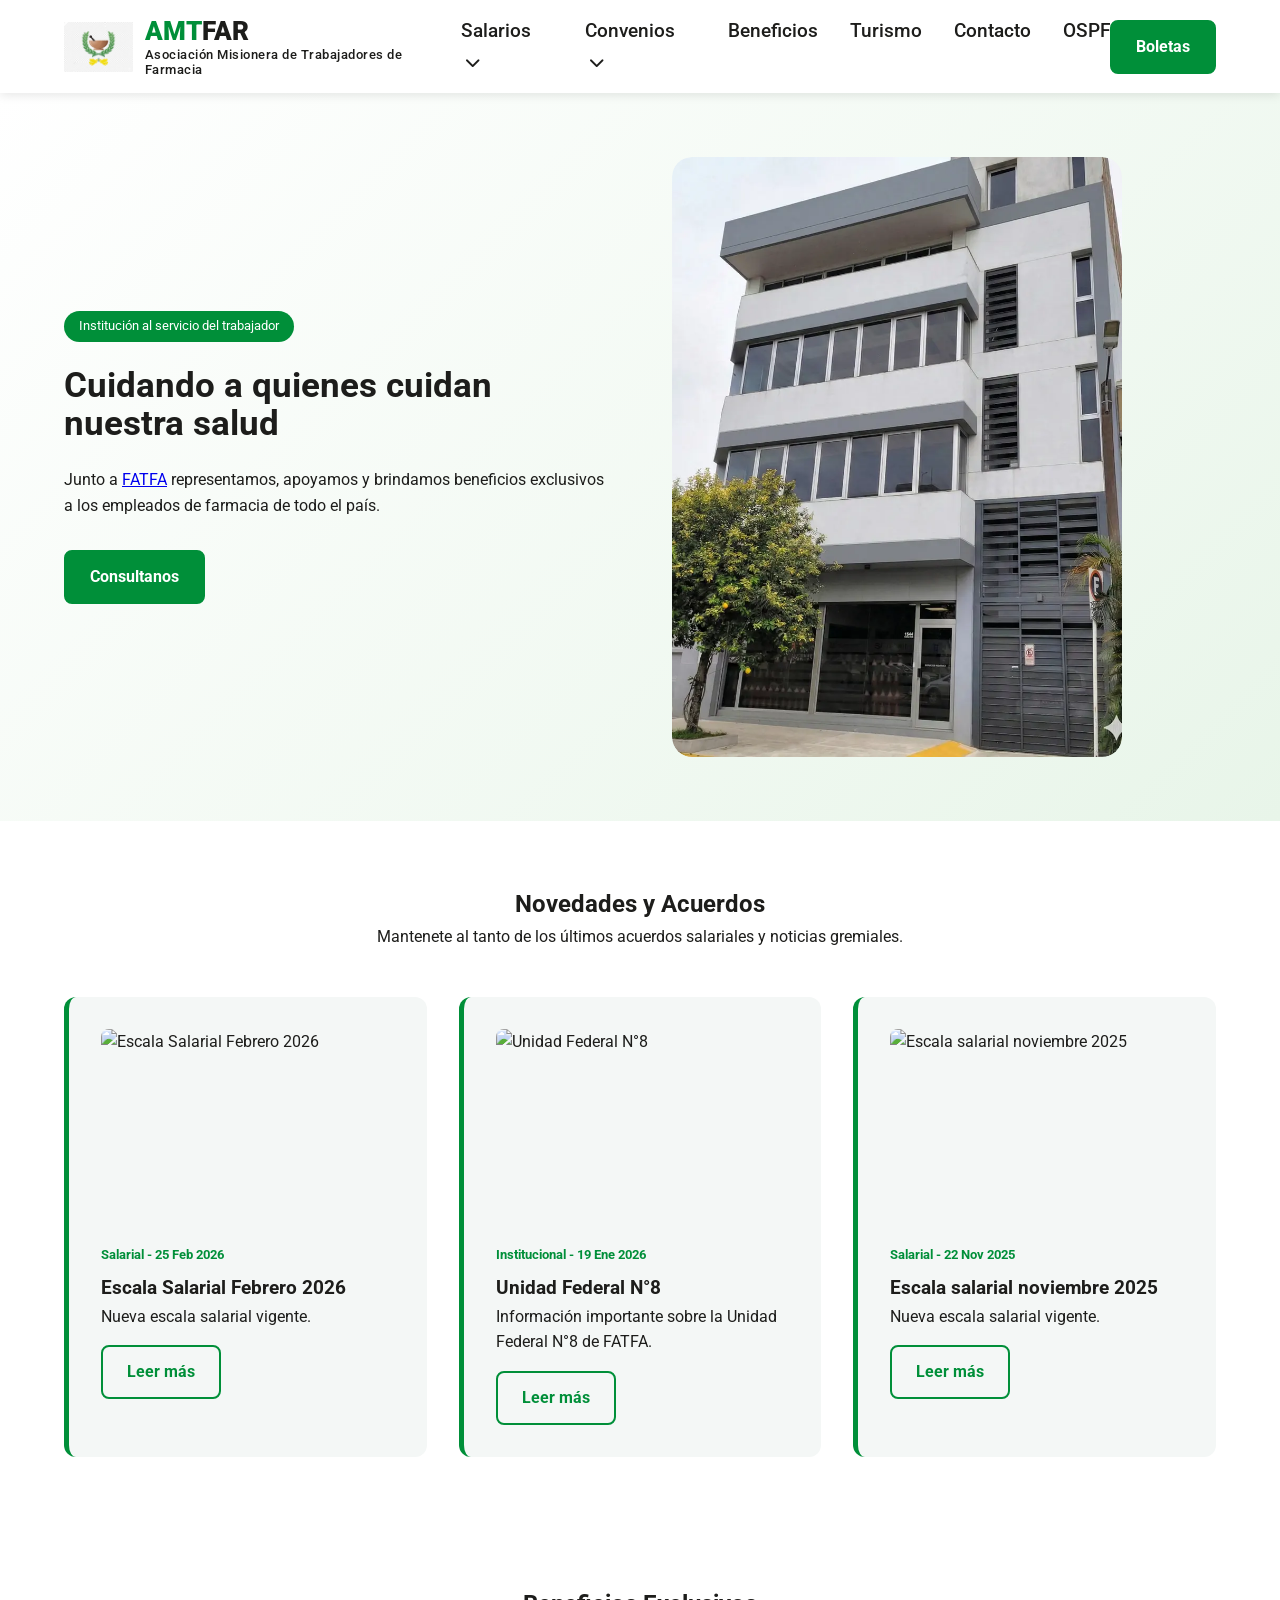
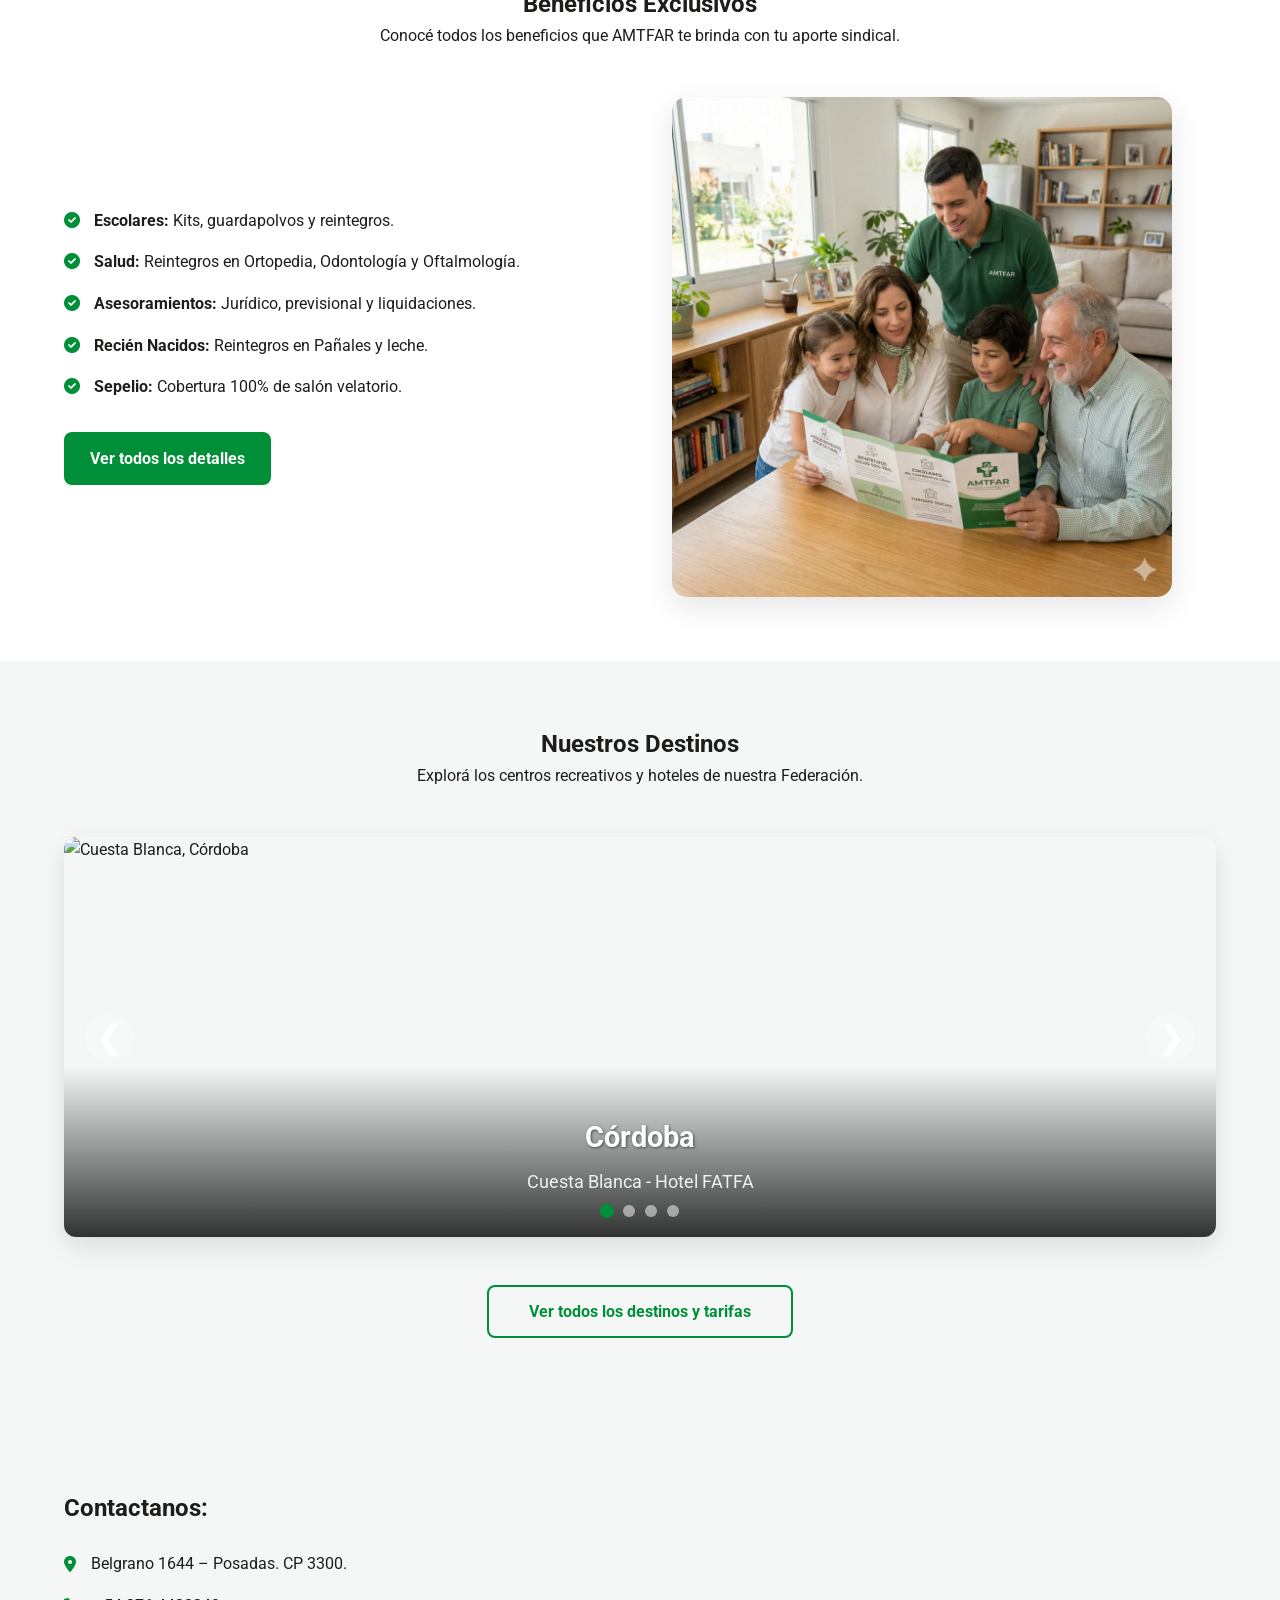
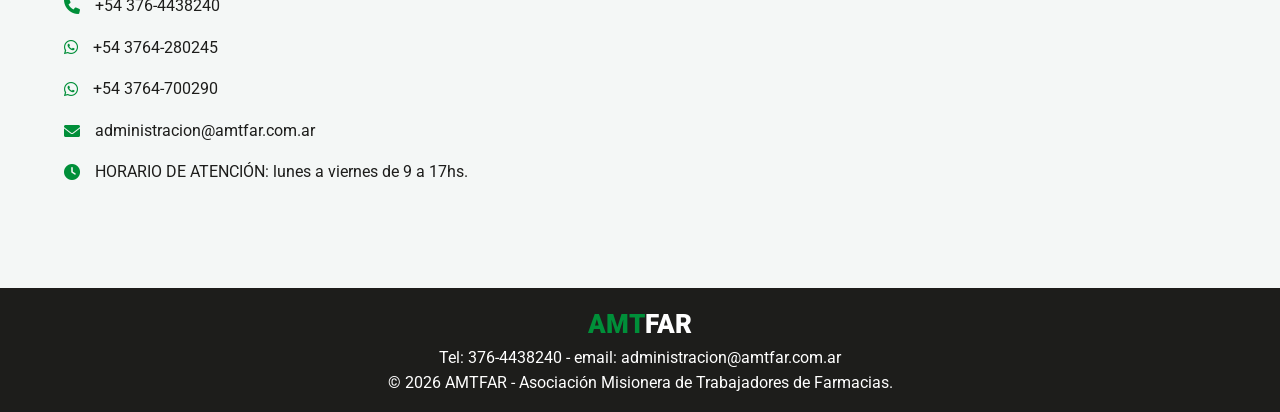
==== commit 1c88ad28: "feat: Update navigation button text from 'Farmacias' to 'Boletas' across pages and add schema.org na" ====
--- a/index.html
+++ b/index.html
@@ -85,6 +85,29 @@
           "publisher": {
             "@id": "https://amtfar.com.ar/#organization"
           }
+        },
+        {
+          "@type": "ItemList",
+          "itemListElement": [
+            {
+              "@type": "SiteNavigationElement",
+              "position": 1,
+              "name": "Boletas",
+              "url": "https://farmacias.amtfar.com.ar/"
+            },
+            {
+              "@type": "SiteNavigationElement",
+              "position": 2,
+              "name": "Beneficios",
+              "url": "https://amtfar.com.ar/beneficios.html"
+            },
+            {
+              "@type": "SiteNavigationElement",
+              "position": 3,
+              "name": "Turismo",
+              "url": "https://amtfar.com.ar/turismo.html"
+            }
+          ]
         }
       ]
     }
@@ -156,7 +179,7 @@
             </nav>
             <div class="access-buttons">
                 <a href="https://farmacias.amtfar.com.ar" target="_blank" rel="noopener noreferrer"
-                    class="btn btn-empleado">Farmacias</a>
+                    class="btn btn-empleado">Boletas</a>
             </div>
         </div>
     </header>
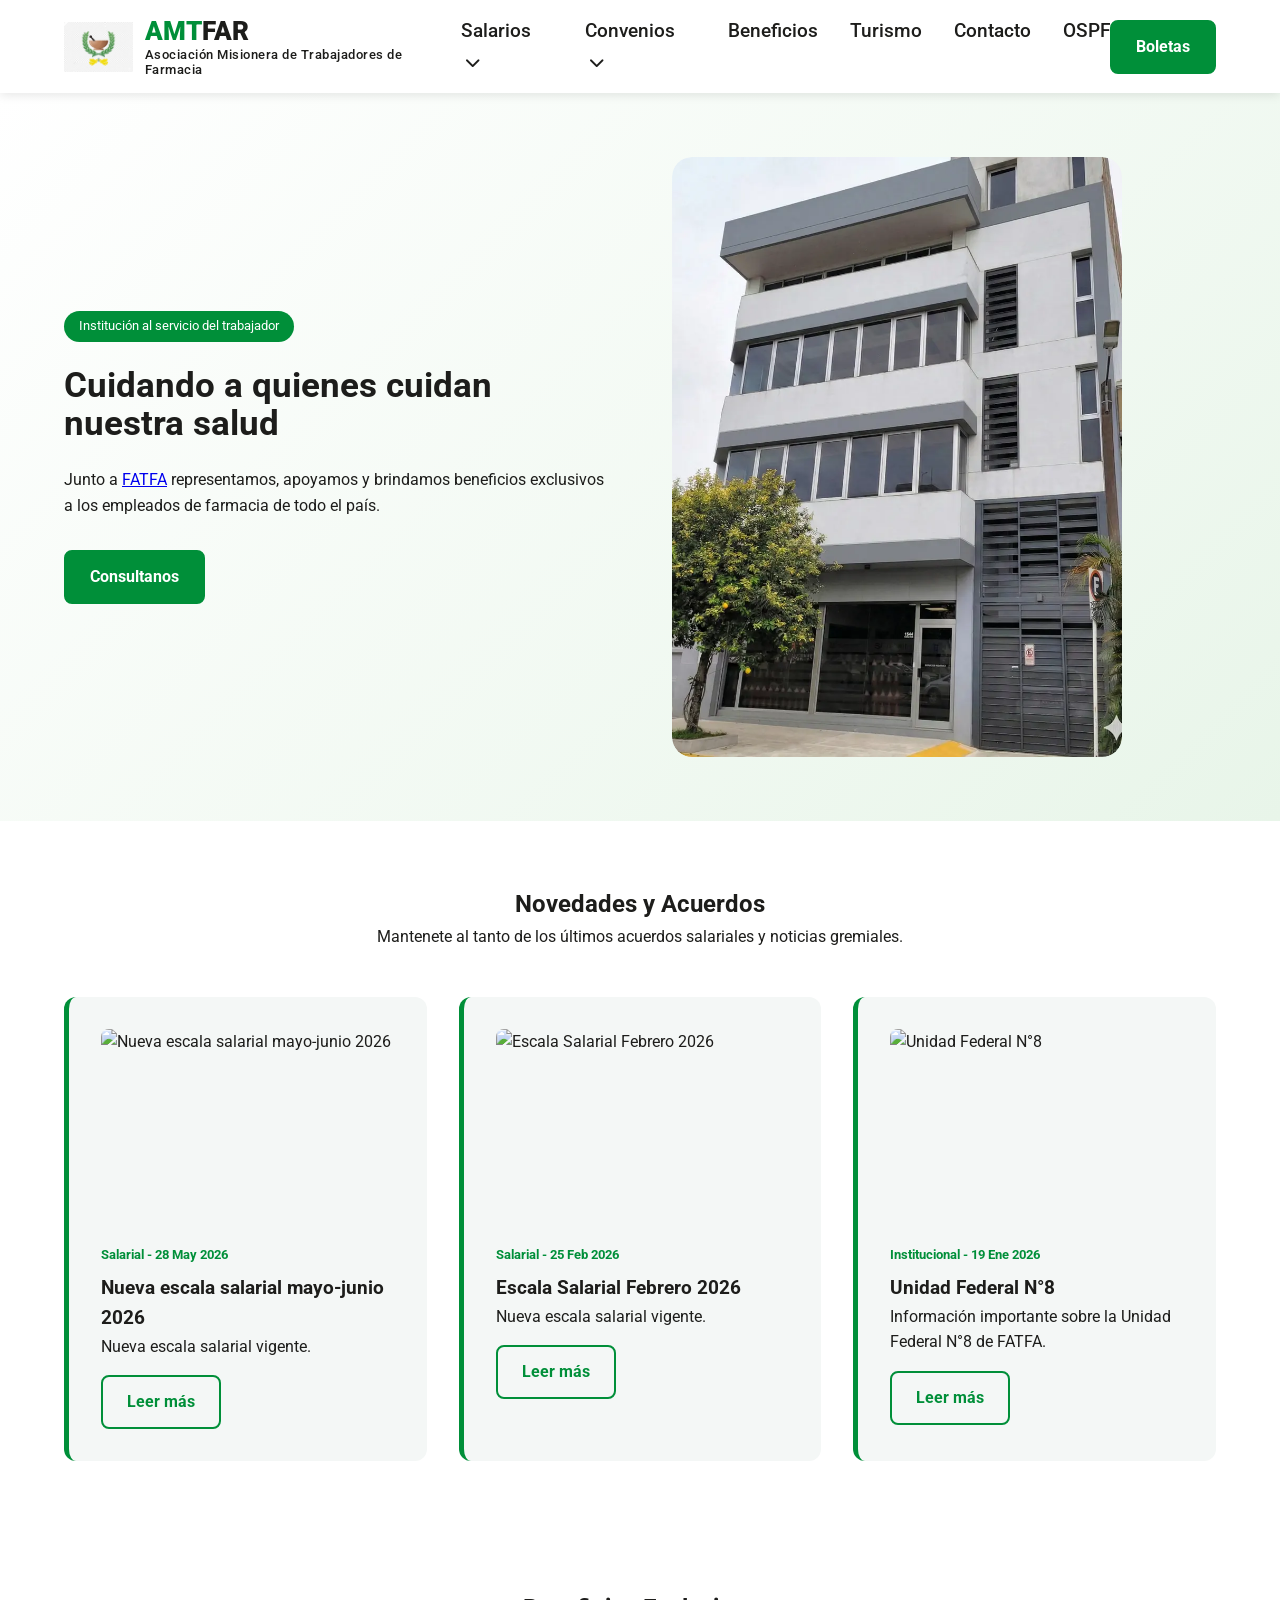
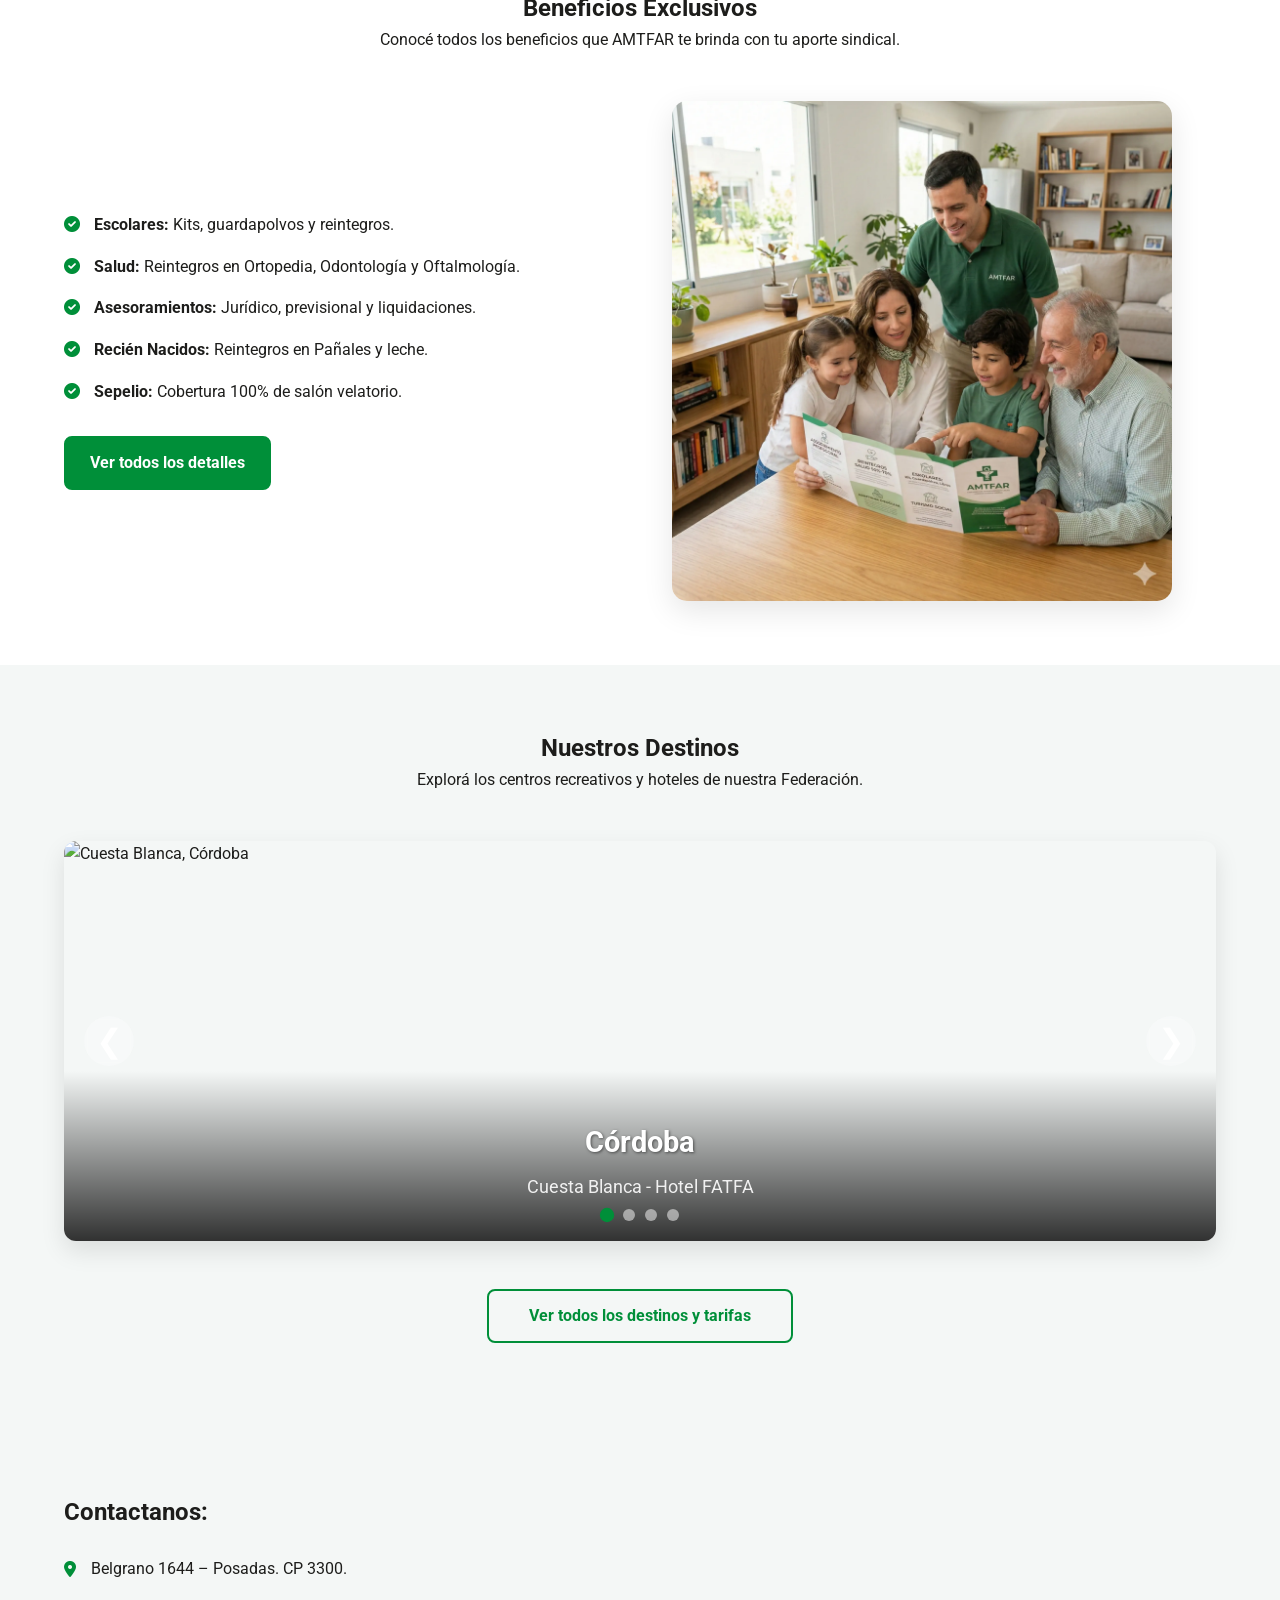
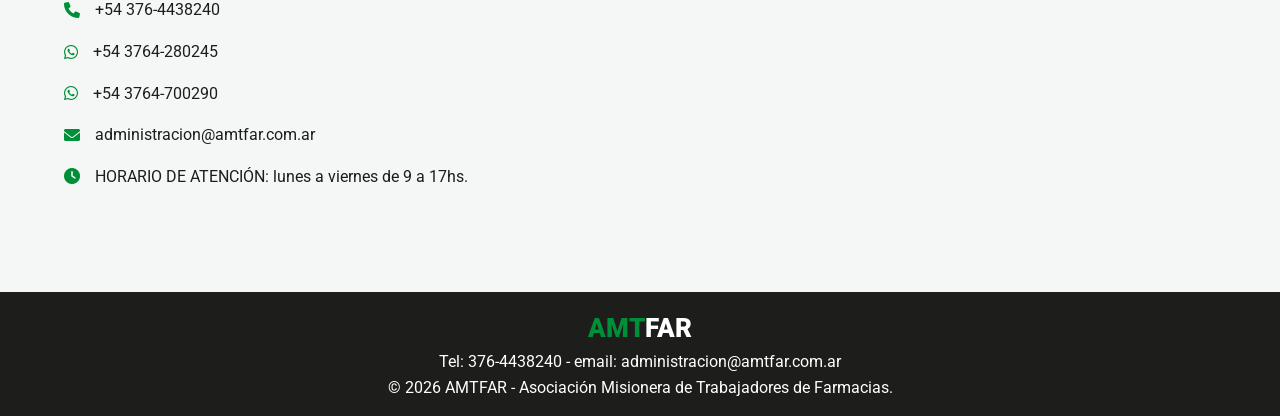
==== commit 9574dd50: "feat: update news section with May-June 2026 salary scale and remove expired article" ====
--- a/index.html
+++ b/index.html
@@ -219,7 +219,19 @@
             <div class="news-grid">
                 <article class="news-card">
                     <div class="news-card-img-wrapper">
-                        <img src="https://fatfa.org.ar/wp-content/uploads/2025/11/ESCALA-FATFA-noviembre-400x250.jpg"
+                        <img src="https://fatfa.org.ar/wp-content/uploads/2026/05/FATFA-escala-salarial-mayo-junio-2026-400x250.jpg"
+                            alt="Nueva escala salarial mayo-junio 2026" class="news-card-img" loading="lazy">
+                    </div>
+                    <div class="news-card-category">Salarial - 28 May 2026</div>
+                    <h3>Nueva escala salarial mayo-junio 2026</h3>
+                    <p>Nueva escala salarial vigente.</p>
+                    <a href="https://fatfa.org.ar/2026/05/28/nueva-escala-salarial-mayo-junio-2026/" target="_blank"
+                        rel="noopener noreferrer" class="btn btn-farmacia mt-1"
+                        aria-label="Leer más sobre Nueva escala salarial mayo-junio 2026">Leer más</a>
+                </article>
+                <article class="news-card">
+                    <div class="news-card-img-wrapper">
+                        <img src="https://fatfa.org.ar/wp-content/uploads/2026/02/escala_fatfa_febrero_2026-400x250.jpg"
                             alt="Escala Salarial Febrero 2026" class="news-card-img" loading="lazy">
                     </div>
                     <div class="news-card-category">Salarial - 25 Feb 2026</div>
@@ -239,18 +251,6 @@
                     <p>Información importante sobre la Unidad Federal N°8 de FATFA.</p>
                     <a href="https://fatfa.org.ar/2026/01/19/25649/" target="_blank" rel="noopener noreferrer"
                         class="btn btn-farmacia mt-1" aria-label="Leer más sobre Unidad Federal N°8">Leer más</a>
-                </article>
-                <article class="news-card">
-                    <div class="news-card-img-wrapper">
-                        <img src="https://fatfa.org.ar/wp-content/uploads/2025/11/ESCALA-FATFA-noviembre-400x250.jpg"
-                            alt="Escala salarial noviembre 2025" class="news-card-img" loading="lazy">
-                    </div>
-                    <div class="news-card-category">Salarial - 22 Nov 2025</div>
-                    <h3>Escala salarial noviembre 2025</h3>
-                    <p>Nueva escala salarial vigente.</p>
-                    <a href="https://fatfa.org.ar/2025/11/22/escala-salarial-noviembre-2025/" target="_blank"
-                        rel="noopener noreferrer" class="btn btn-farmacia mt-1"
-                        aria-label="Leer más sobre Escala salarial noviembre 2025">Leer más</a>
                 </article>
             </div>
         </div>
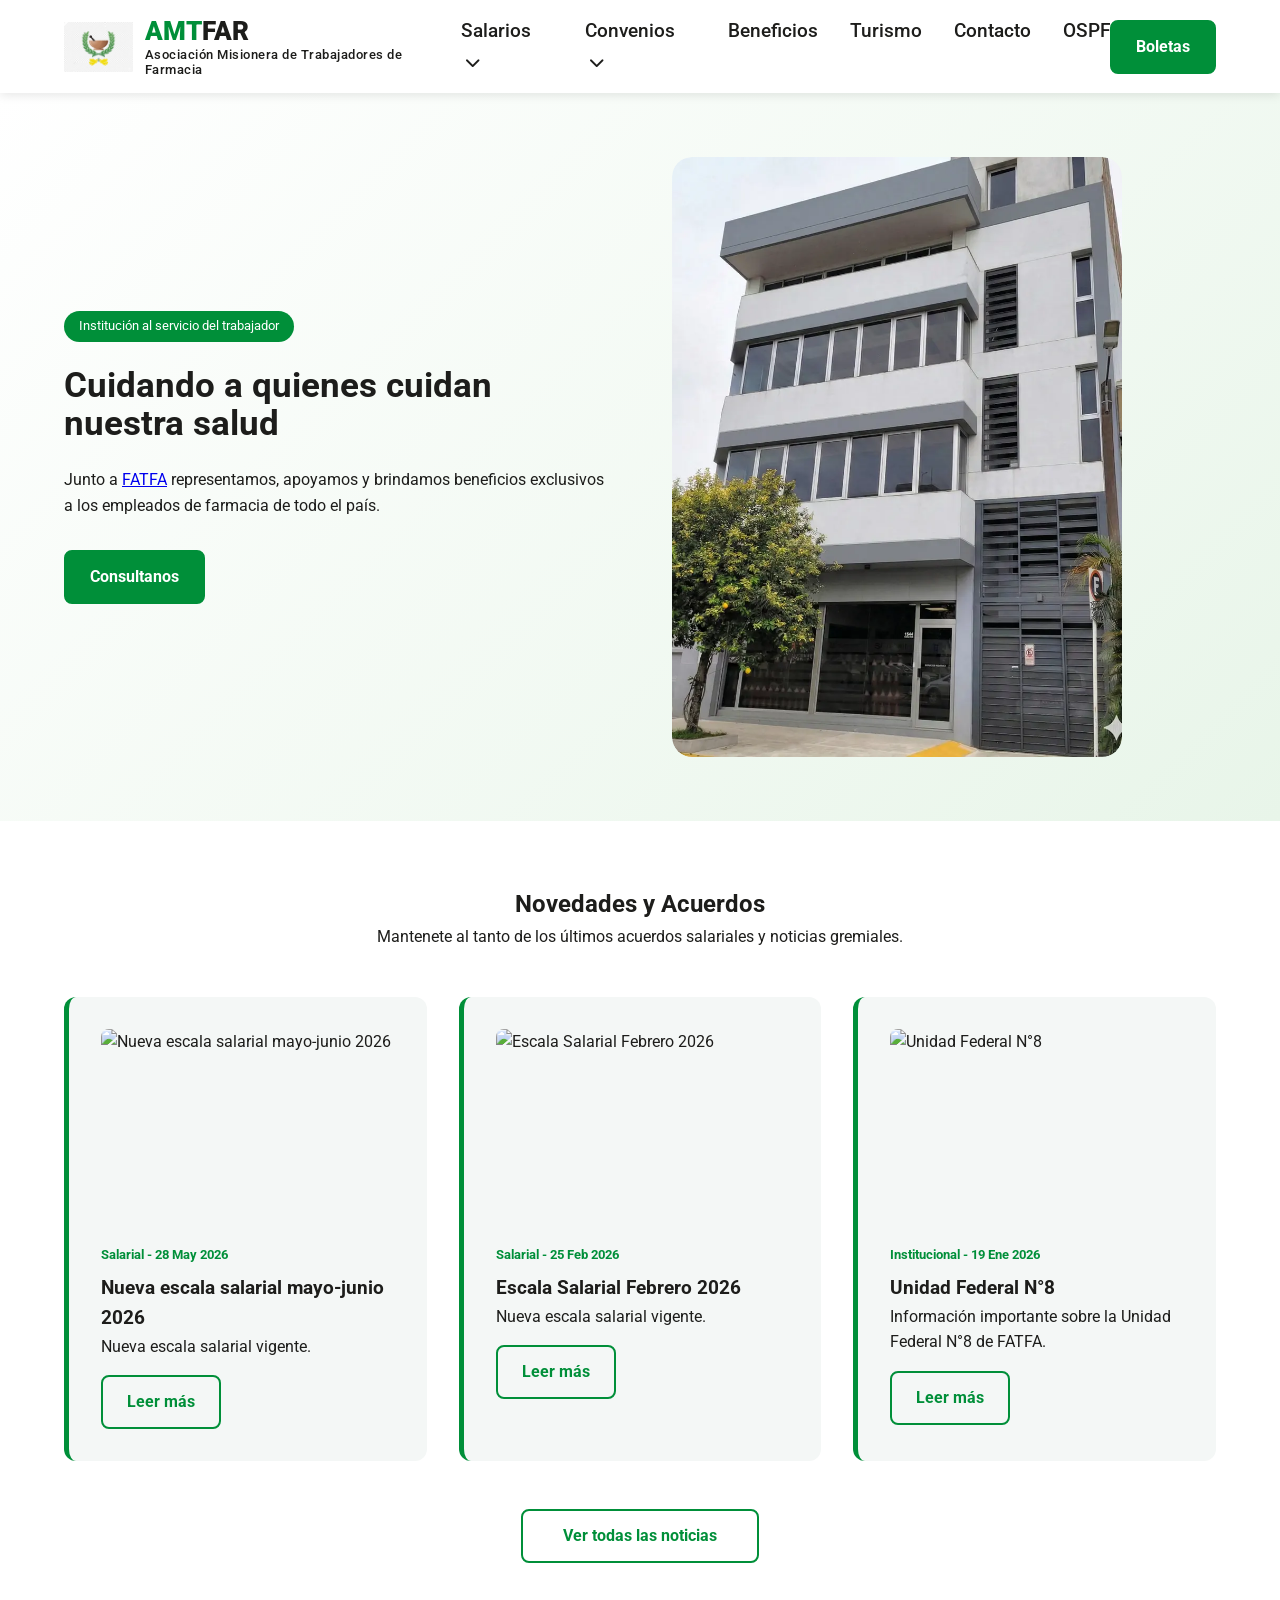
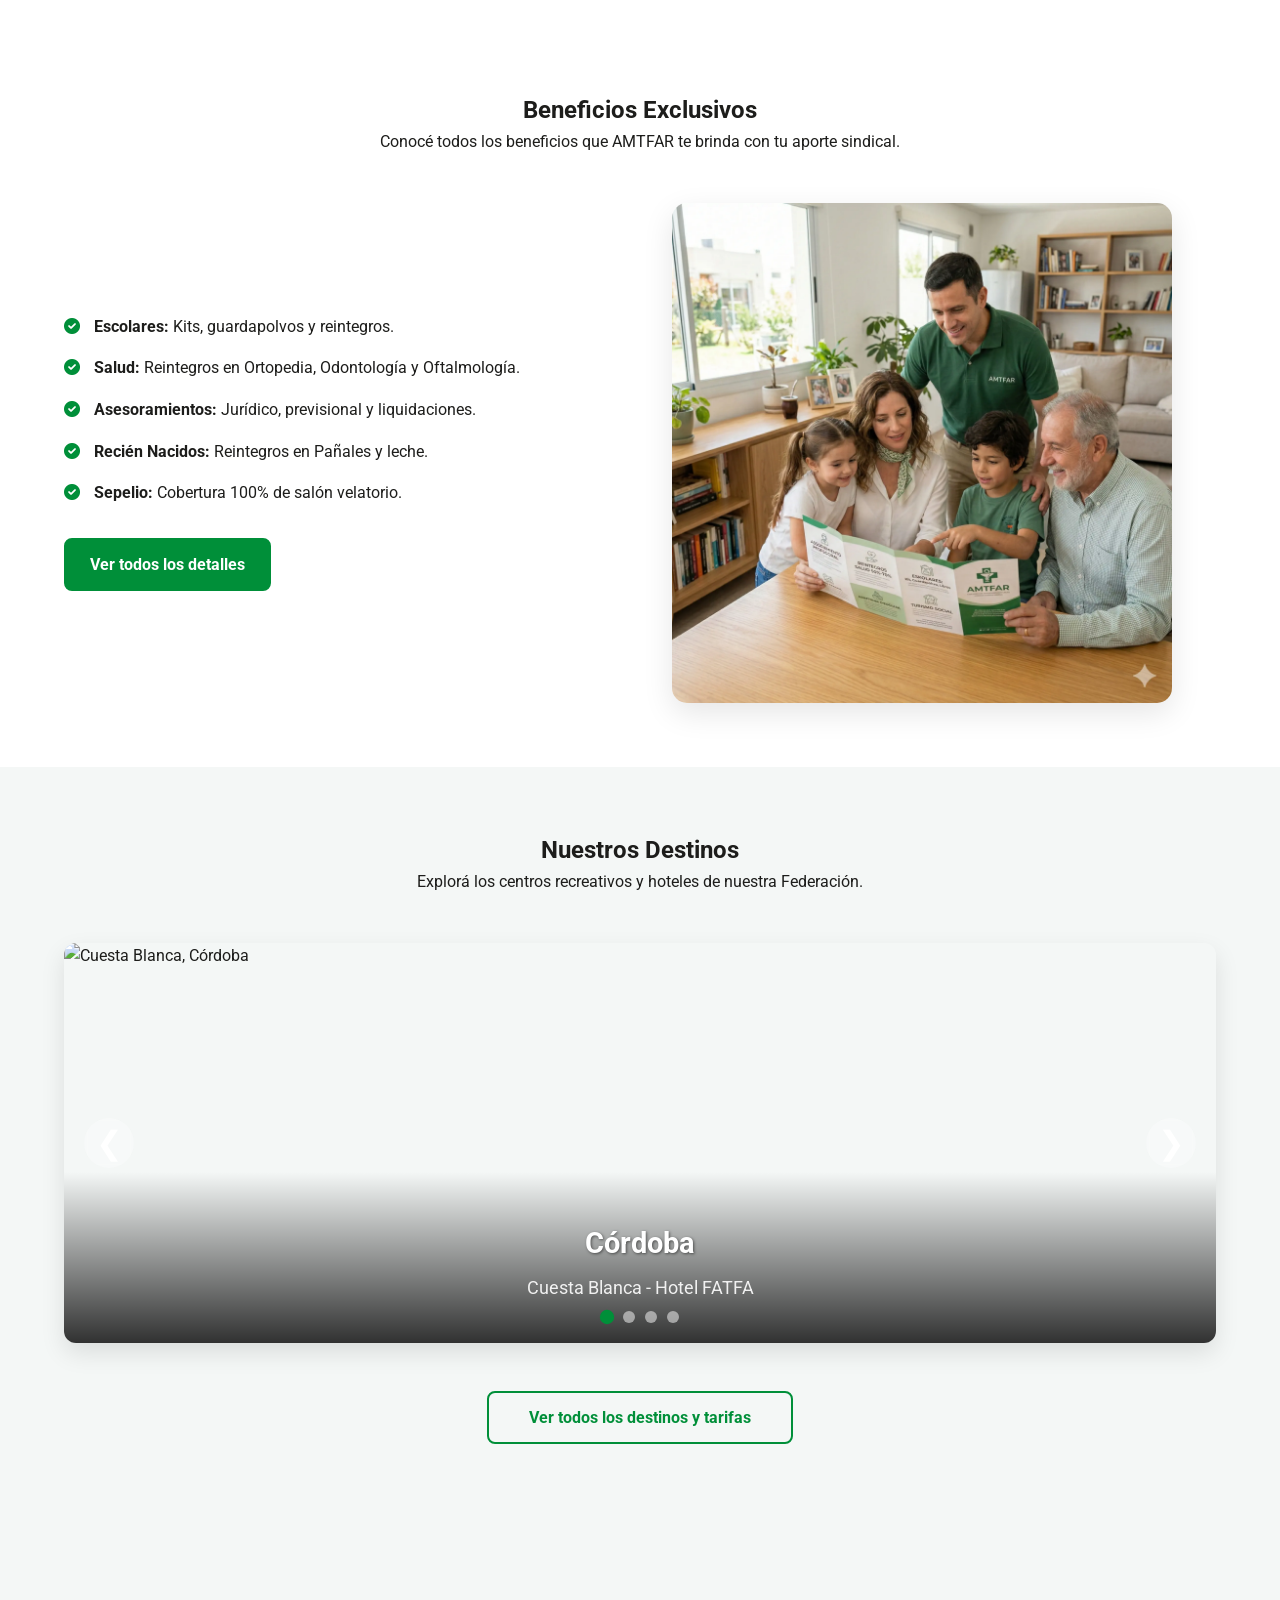
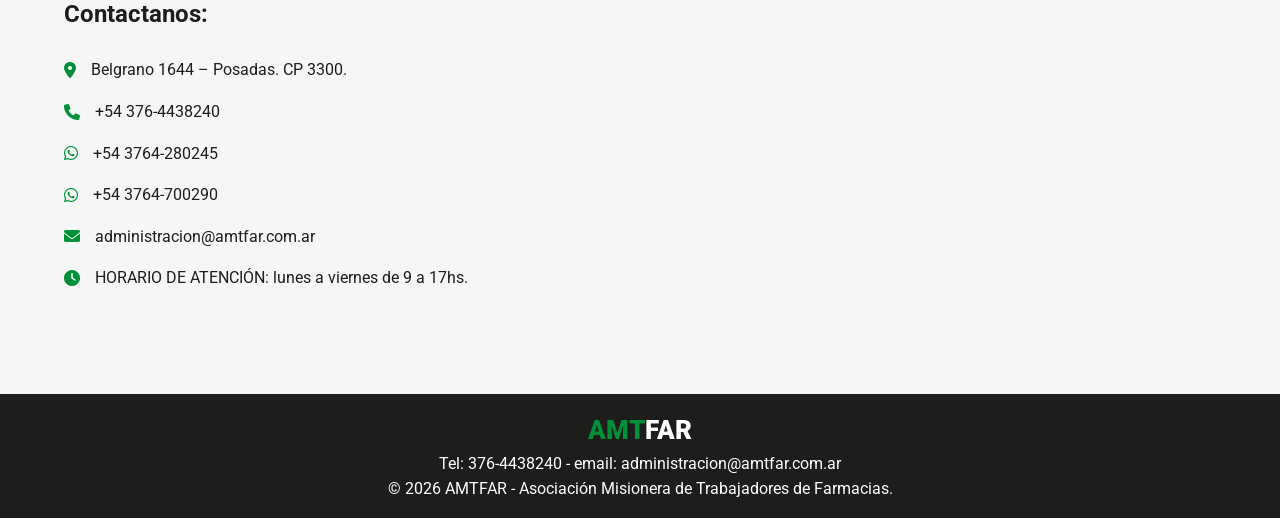
==== commit 064962a5: "feat: add link to view all news in the news section" ====
--- a/index.html
+++ b/index.html
@@ -253,6 +253,11 @@
                         class="btn btn-farmacia mt-1" aria-label="Leer más sobre Unidad Federal N°8">Leer más</a>
                 </article>
             </div>
+            <div class="text-center" style="margin-top: 3rem;">
+                <a href="https://fatfa.org.ar/noticias/" target="_blank" rel="noopener noreferrer"
+                    class="btn btn-farmacia" style="width: auto; padding: 12px 40px;"
+                    aria-label="Ver todas las noticias de FATFA">Ver todas las noticias</a>
+            </div>
         </div>
     </section>
 
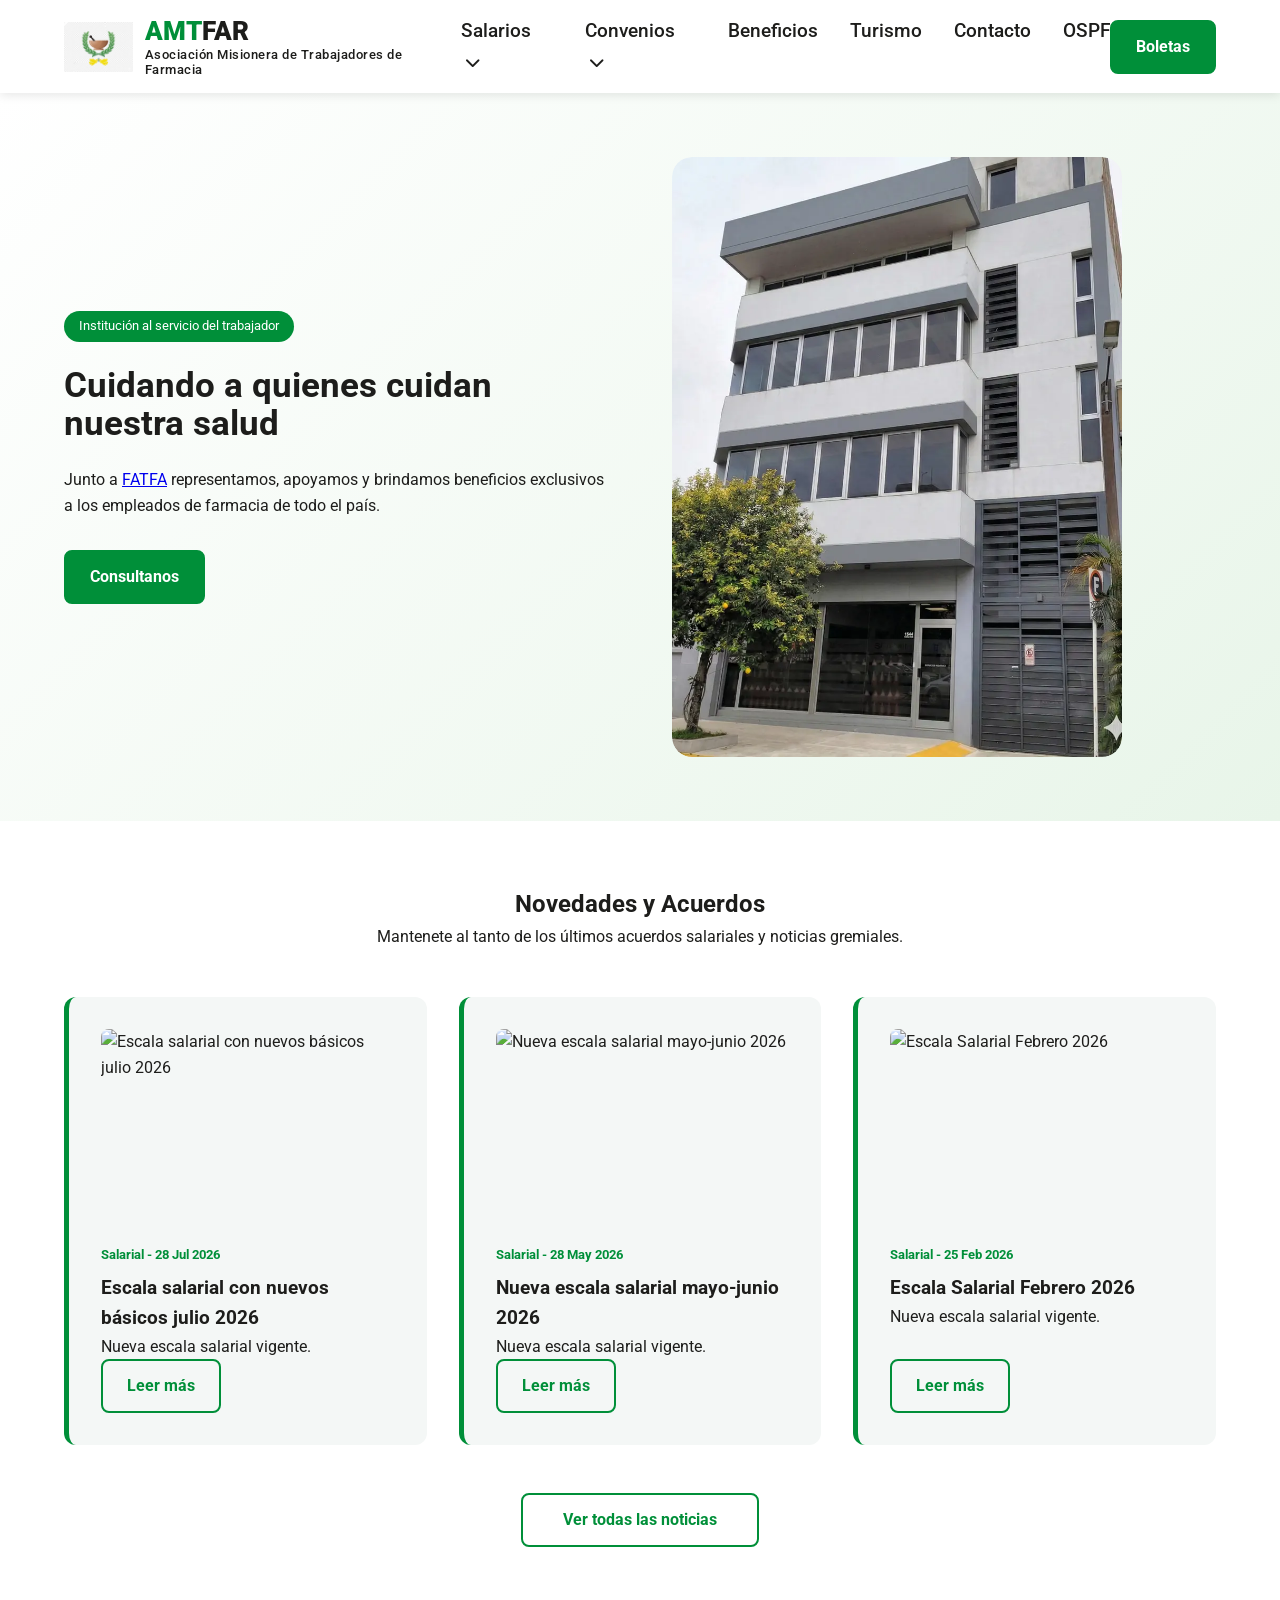
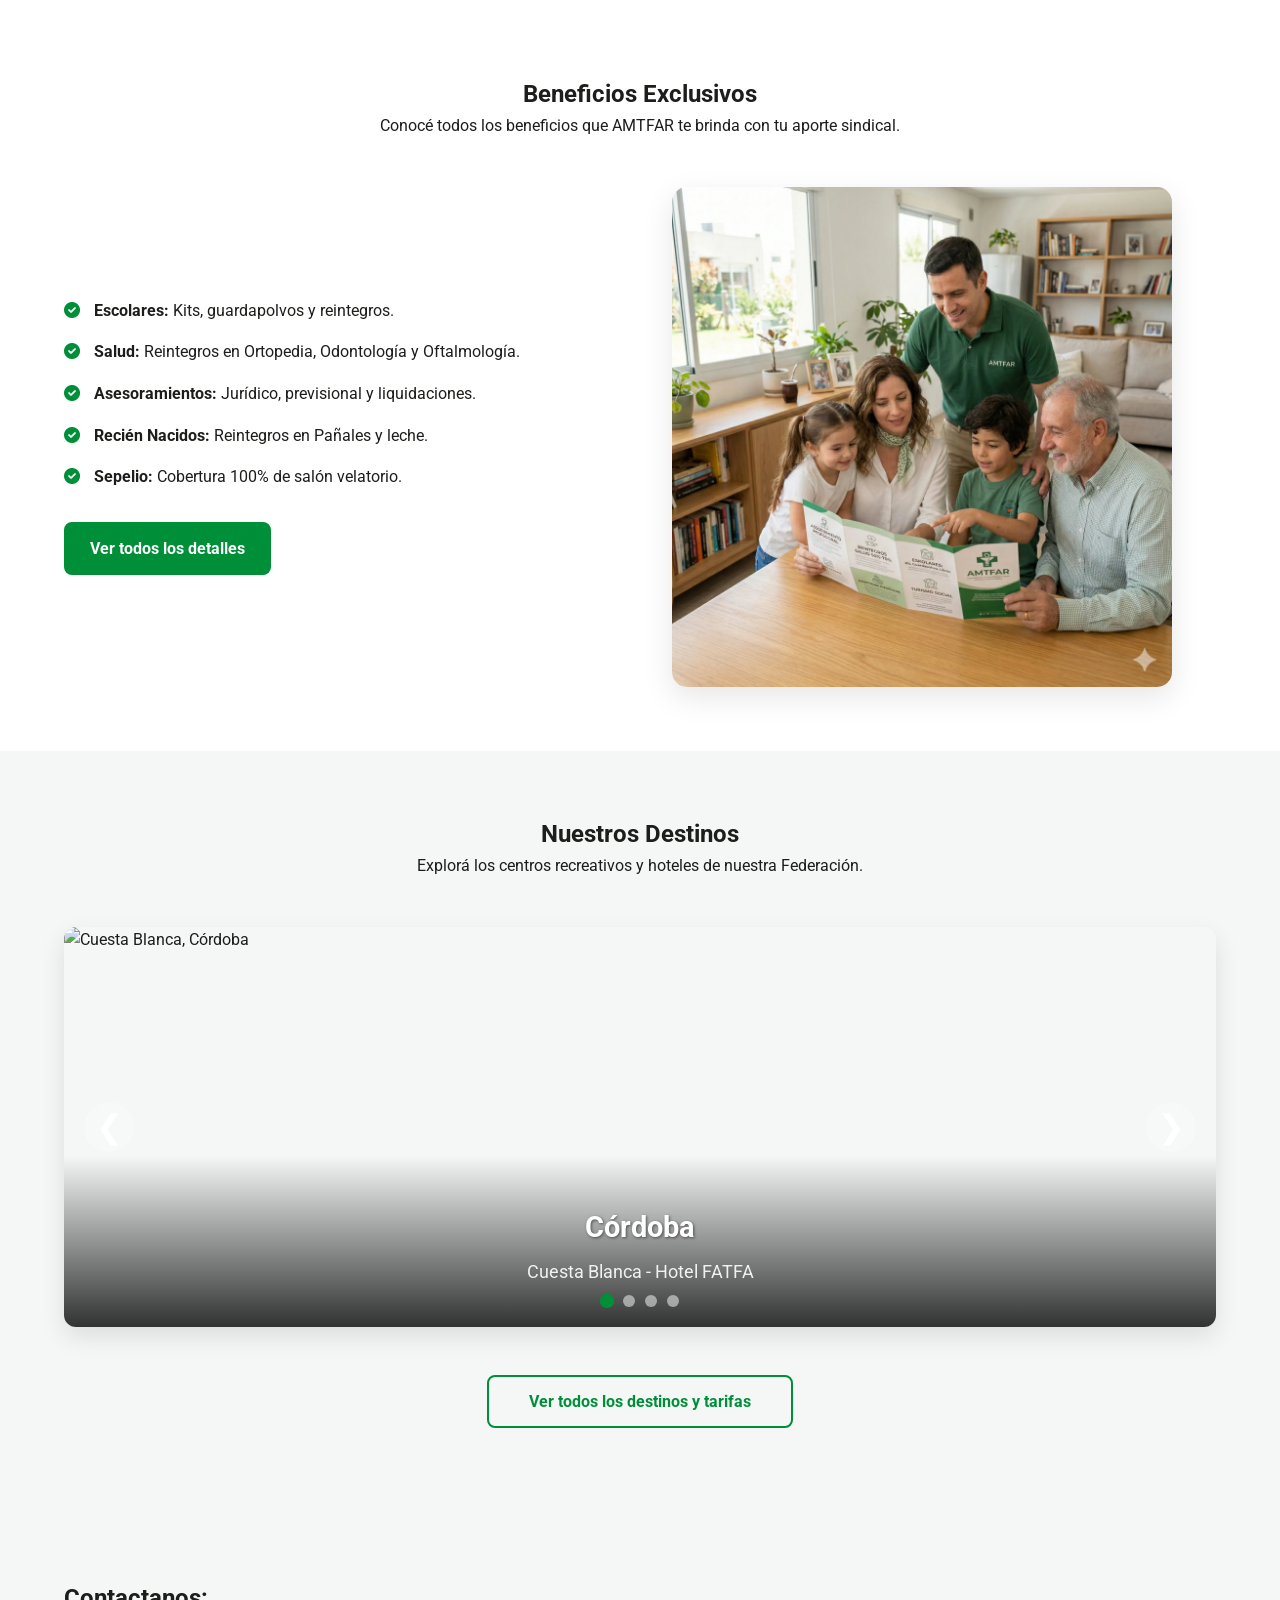
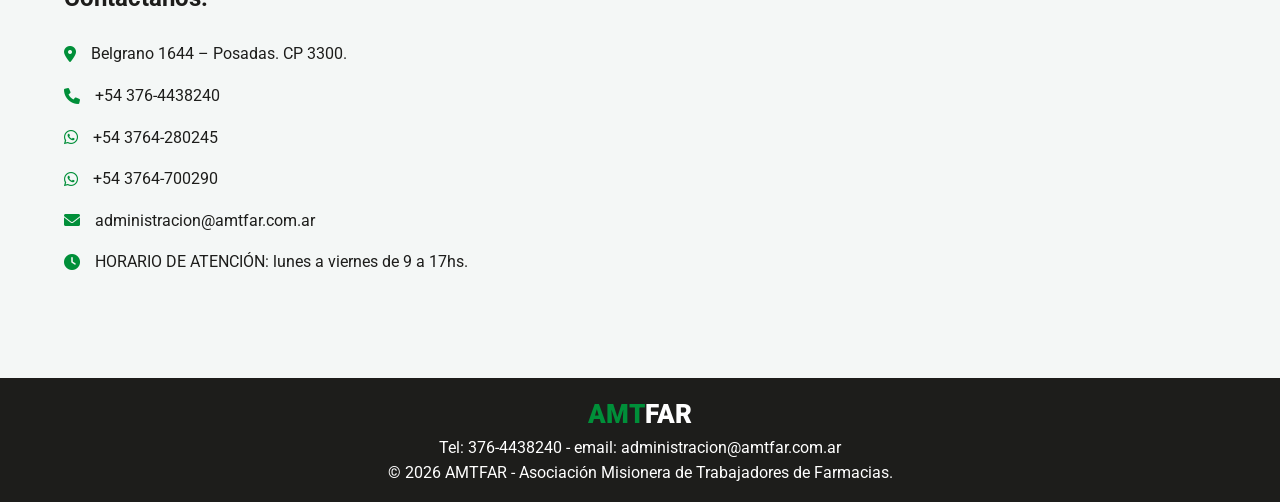
==== commit 382069c6: "feat: add base styles and layout CSS for AMTFAR landing page and update index structure" ====
--- a/index.html
+++ b/index.html
@@ -219,6 +219,18 @@
             <div class="news-grid">
                 <article class="news-card">
                     <div class="news-card-img-wrapper">
+                        <img src="https://fatfa.org.ar/wp-content/uploads/2026/07/FATFA-escala-salarial-nuevos-basicos-julio-2026-400x250.jpg"
+                            alt="Escala salarial con nuevos básicos julio 2026" class="news-card-img" loading="lazy">
+                    </div>
+                    <div class="news-card-category">Salarial - 28 Jul 2026</div>
+                    <h3>Escala salarial con nuevos básicos julio 2026</h3>
+                    <p>Nueva escala salarial vigente.</p>
+                    <a href="https://fatfa.org.ar/2026/07/28/escala-salarial-con-nuevos-basicos-julio-2026/" target="_blank"
+                        rel="noopener noreferrer" class="btn btn-farmacia mt-1"
+                        aria-label="Leer más sobre Escala salarial con nuevos básicos julio 2026">Leer más</a>
+                </article>
+                <article class="news-card">
+                    <div class="news-card-img-wrapper">
                         <img src="https://fatfa.org.ar/wp-content/uploads/2026/05/FATFA-escala-salarial-mayo-junio-2026-400x250.jpg"
                             alt="Nueva escala salarial mayo-junio 2026" class="news-card-img" loading="lazy">
                     </div>
@@ -240,17 +252,6 @@
                     <a href="https://fatfa.org.ar/2026/02/25/escala-salarial-febrero-2026/" target="_blank"
                         rel="noopener noreferrer" class="btn btn-farmacia mt-1"
                         aria-label="Leer más sobre Escala Salarial Febrero 2026">Leer más</a>
-                </article>
-                <article class="news-card">
-                    <div class="news-card-img-wrapper">
-                        <img src="https://fatfa.org.ar/wp-content/uploads/2026/01/flyer-web-UF-8-400x250.jpg"
-                            alt="Unidad Federal N°8" class="news-card-img" loading="lazy">
-                    </div>
-                    <div class="news-card-category">Institucional - 19 Ene 2026</div>
-                    <h3>Unidad Federal N°8</h3>
-                    <p>Información importante sobre la Unidad Federal N°8 de FATFA.</p>
-                    <a href="https://fatfa.org.ar/2026/01/19/25649/" target="_blank" rel="noopener noreferrer"
-                        class="btn btn-farmacia mt-1" aria-label="Leer más sobre Unidad Federal N°8">Leer más</a>
                 </article>
             </div>
             <div class="text-center" style="margin-top: 3rem;">
--- a/css/style.css
+++ b/css/style.css
@@ -315,6 +315,13 @@
     padding: 2rem;
     border-radius: 12px;
     border-left: 5px solid var(--verde-farmacia);
+    display: flex;
+    flex-direction: column;
+}
+
+.news-card .btn-farmacia {
+    margin-top: auto;
+    align-self: flex-start;
 }
 
 .news-card-img-wrapper {
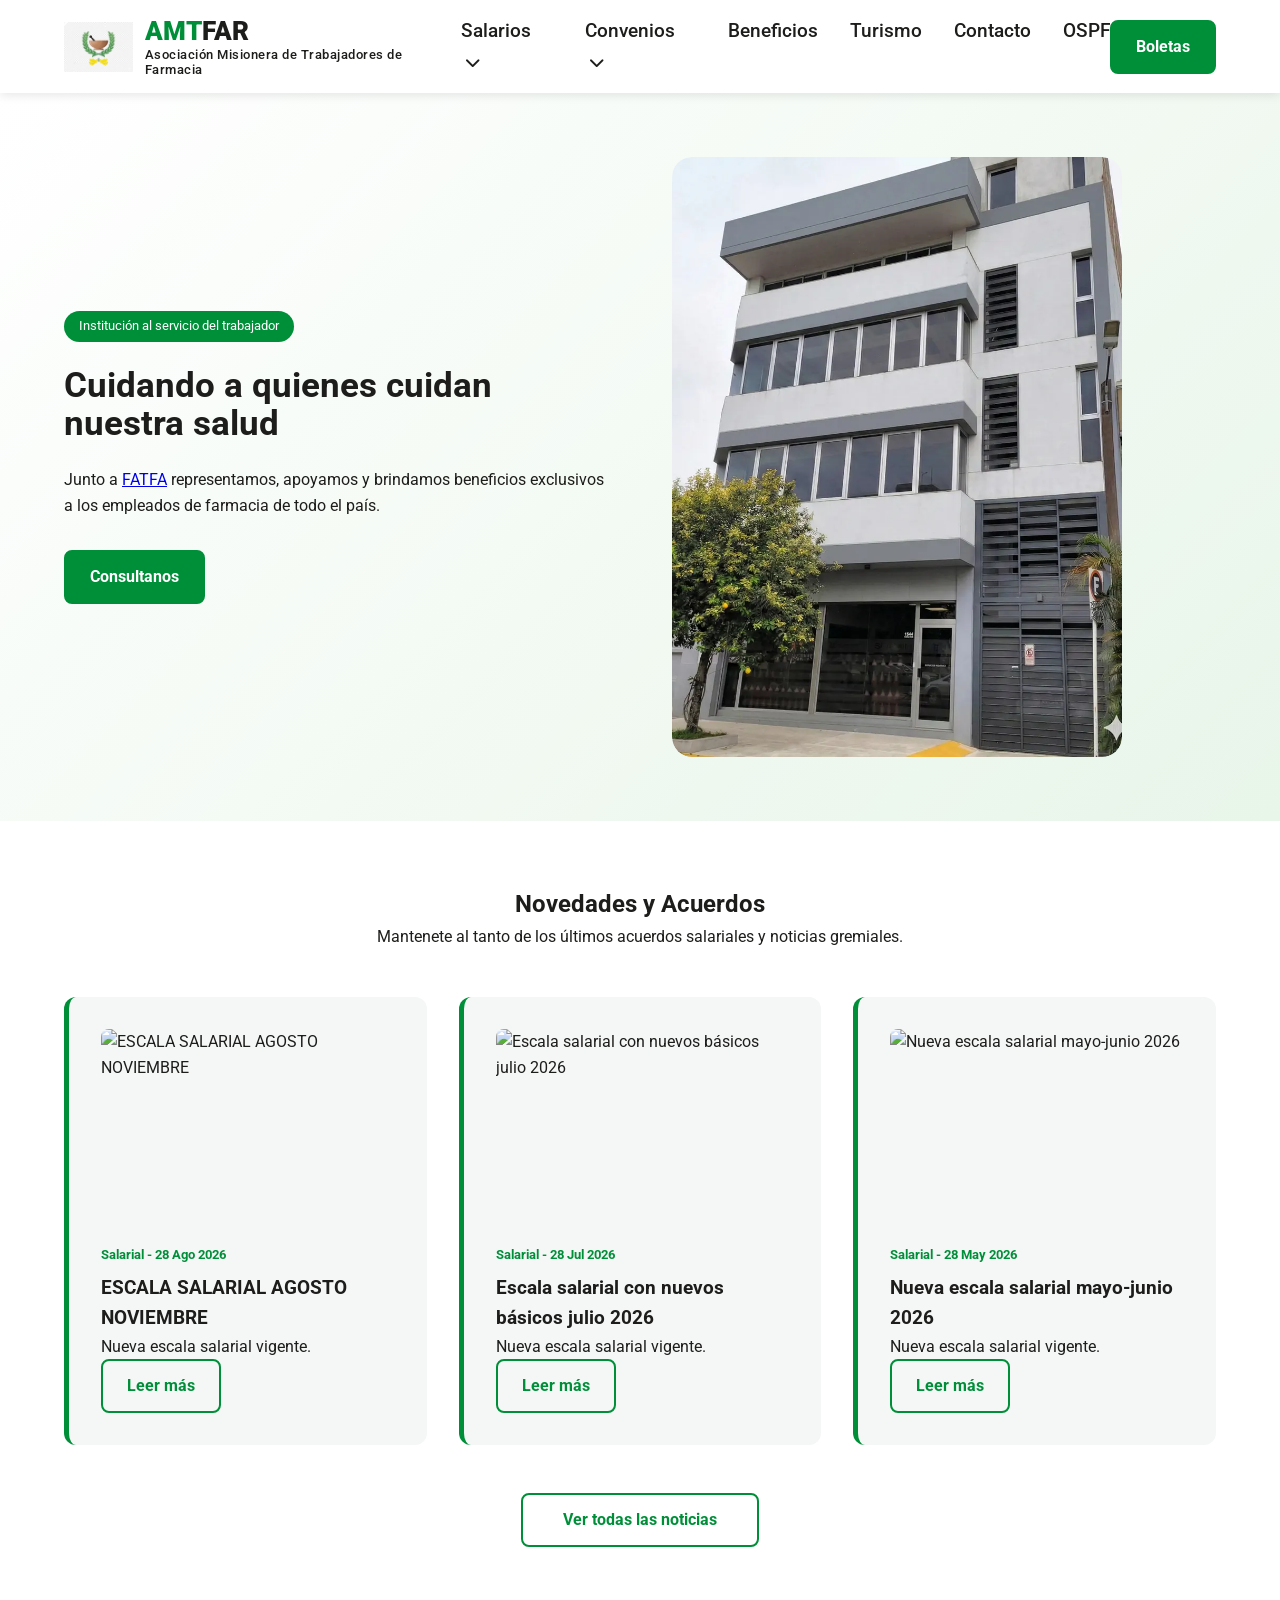
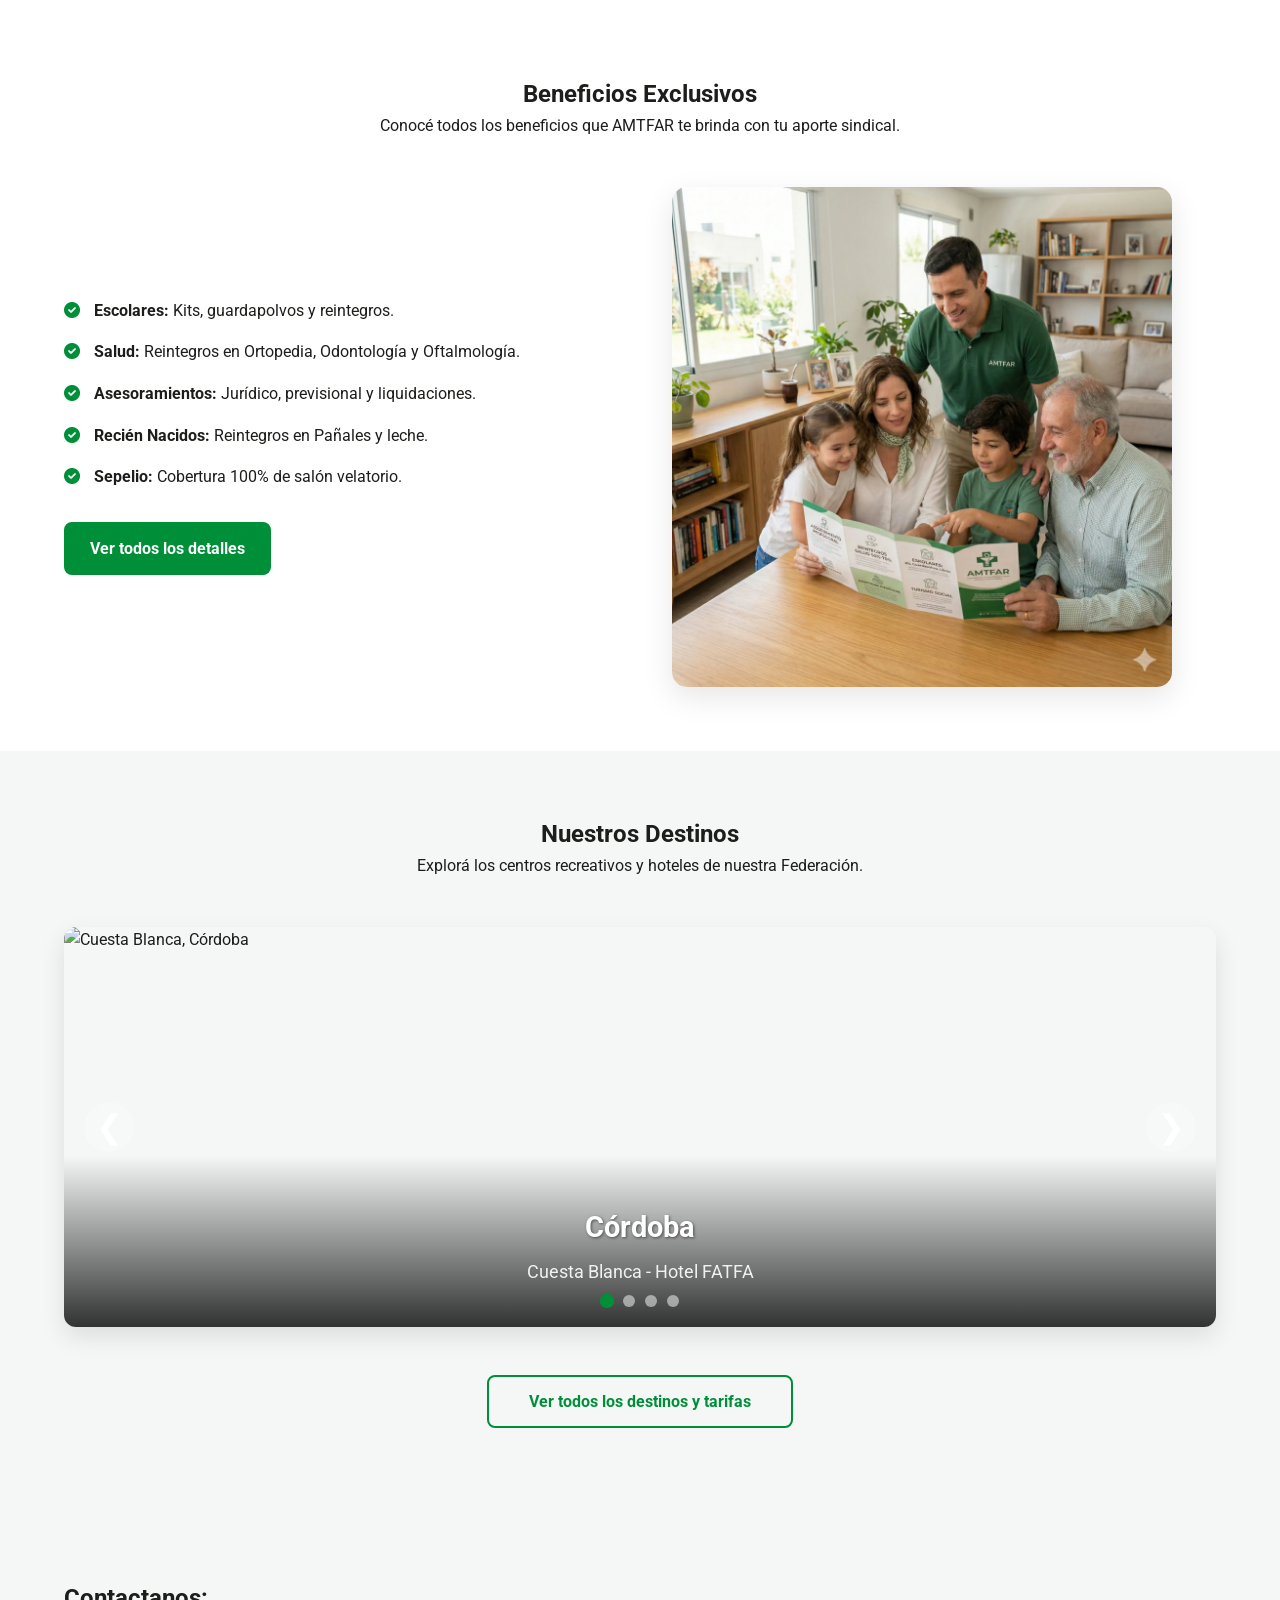
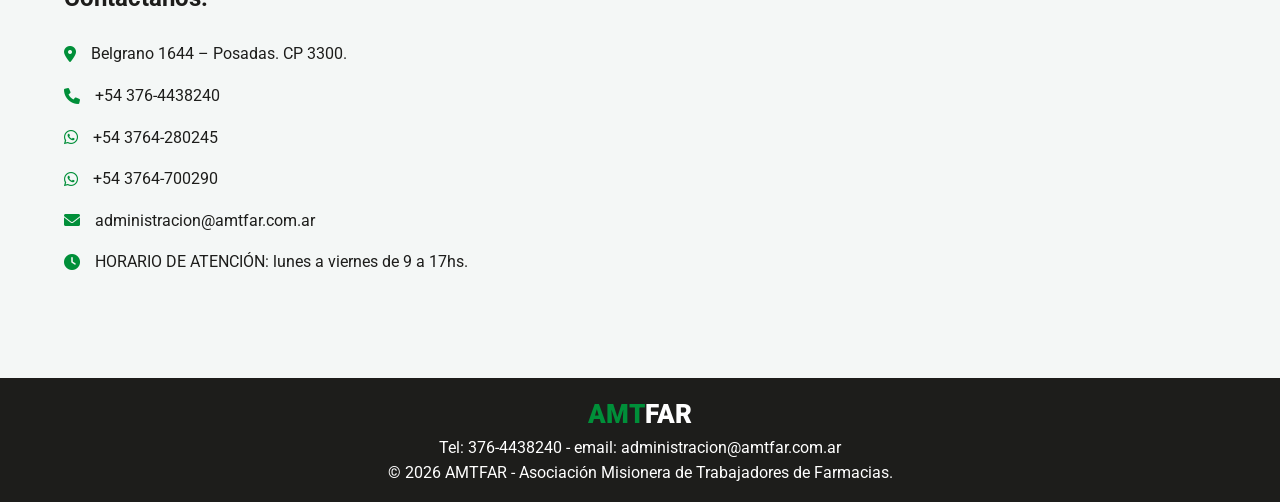
==== commit 9bbb98da: "feat: update news section with August-November salary scale and remove outdated February entry" ====
--- a/index.html
+++ b/index.html
@@ -219,6 +219,18 @@
             <div class="news-grid">
                 <article class="news-card">
                     <div class="news-card-img-wrapper">
+                        <img src="https://fatfa.org.ar/wp-content/uploads/2026/08/Escala-salarial-agosto-noviembre.jpg"
+                            alt="ESCALA SALARIAL AGOSTO NOVIEMBRE" class="news-card-img" loading="lazy">
+                    </div>
+                    <div class="news-card-category">Salarial - 28 Ago 2026</div>
+                    <h3>ESCALA SALARIAL AGOSTO NOVIEMBRE</h3>
+                    <p>Nueva escala salarial vigente.</p>
+                    <a href="https://fatfa.org.ar/2026/08/28/escala-salarial-agosto-noviembre/" target="_blank"
+                        rel="noopener noreferrer" class="btn btn-farmacia mt-1"
+                        aria-label="Leer más sobre ESCALA SALARIAL AGOSTO NOVIEMBRE">Leer más</a>
+                </article>
+                <article class="news-card">
+                    <div class="news-card-img-wrapper">
                         <img src="https://fatfa.org.ar/wp-content/uploads/2026/07/FATFA-escala-salarial-nuevos-basicos-julio-2026-400x250.jpg"
                             alt="Escala salarial con nuevos básicos julio 2026" class="news-card-img" loading="lazy">
                     </div>
@@ -240,18 +252,6 @@
                     <a href="https://fatfa.org.ar/2026/05/28/nueva-escala-salarial-mayo-junio-2026/" target="_blank"
                         rel="noopener noreferrer" class="btn btn-farmacia mt-1"
                         aria-label="Leer más sobre Nueva escala salarial mayo-junio 2026">Leer más</a>
-                </article>
-                <article class="news-card">
-                    <div class="news-card-img-wrapper">
-                        <img src="https://fatfa.org.ar/wp-content/uploads/2026/02/escala_fatfa_febrero_2026-400x250.jpg"
-                            alt="Escala Salarial Febrero 2026" class="news-card-img" loading="lazy">
-                    </div>
-                    <div class="news-card-category">Salarial - 25 Feb 2026</div>
-                    <h3>Escala Salarial Febrero 2026</h3>
-                    <p>Nueva escala salarial vigente.</p>
-                    <a href="https://fatfa.org.ar/2026/02/25/escala-salarial-febrero-2026/" target="_blank"
-                        rel="noopener noreferrer" class="btn btn-farmacia mt-1"
-                        aria-label="Leer más sobre Escala Salarial Febrero 2026">Leer más</a>
                 </article>
             </div>
             <div class="text-center" style="margin-top: 3rem;">
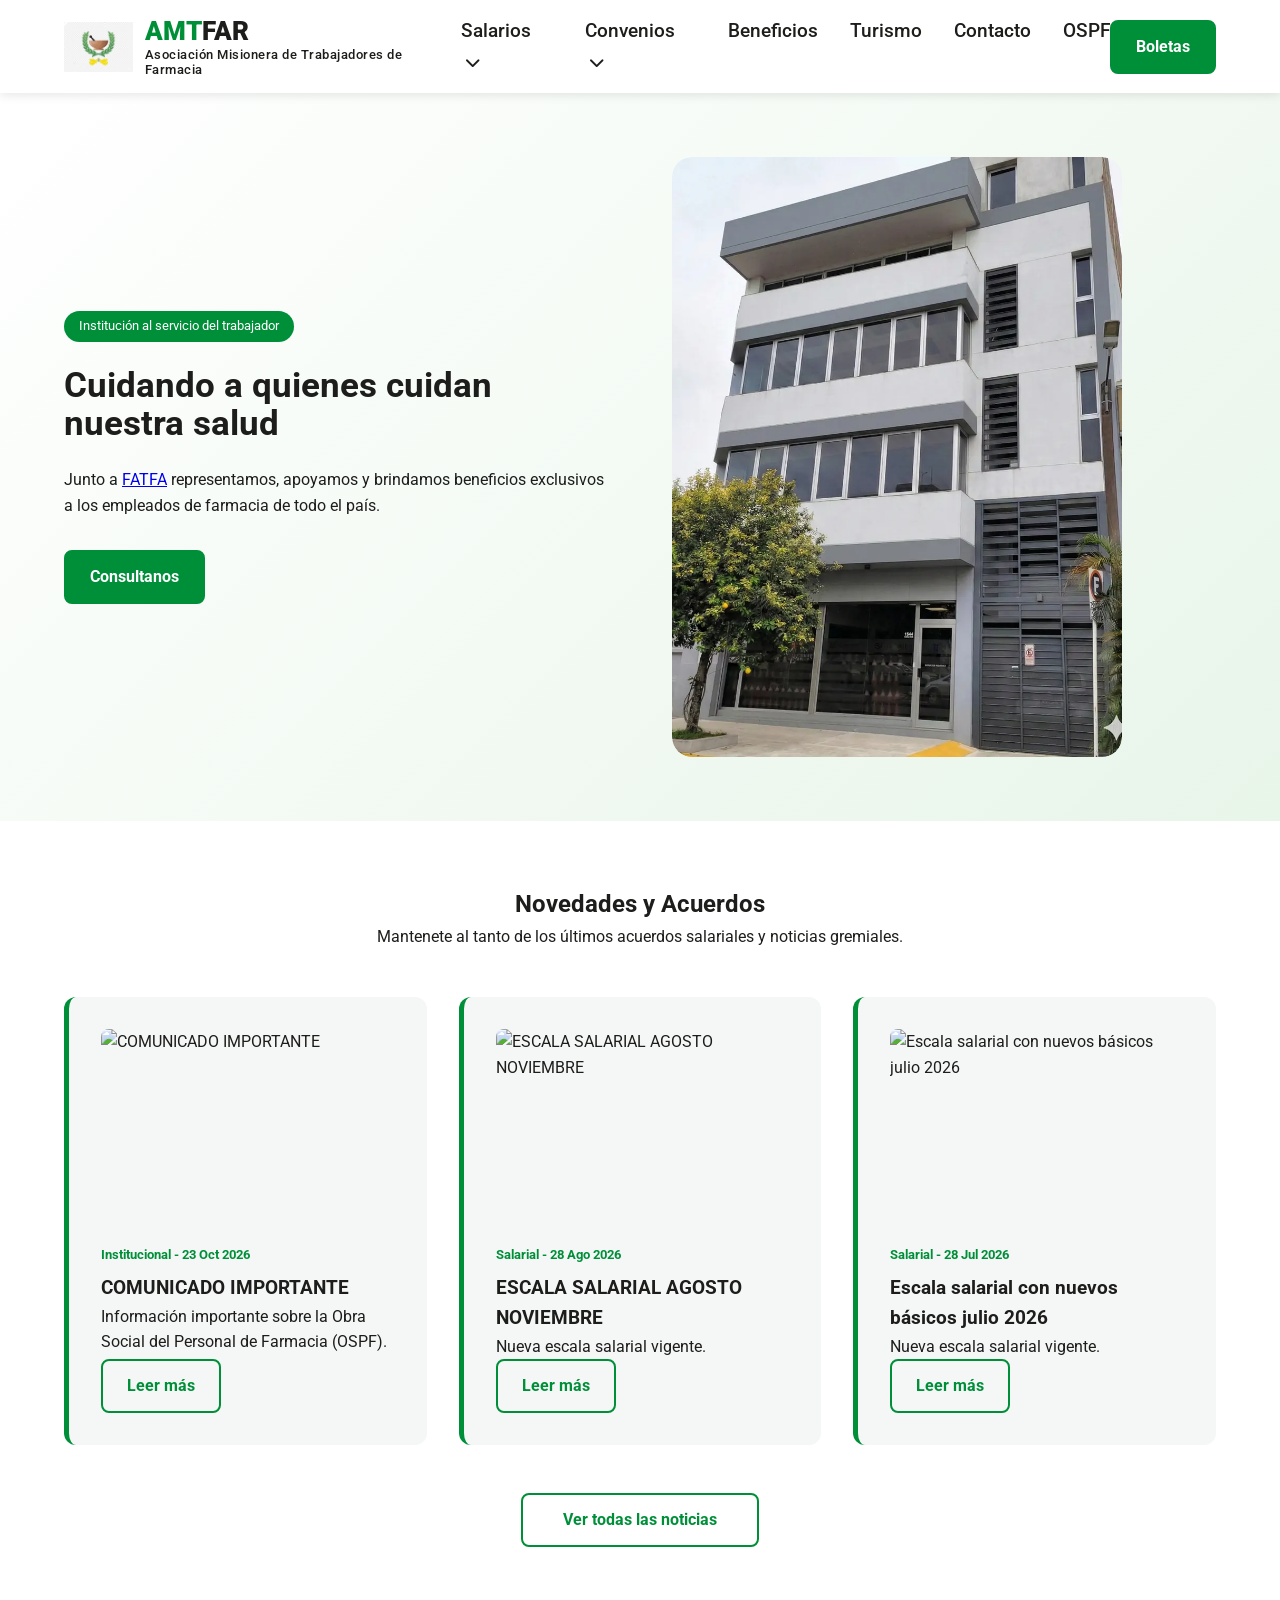
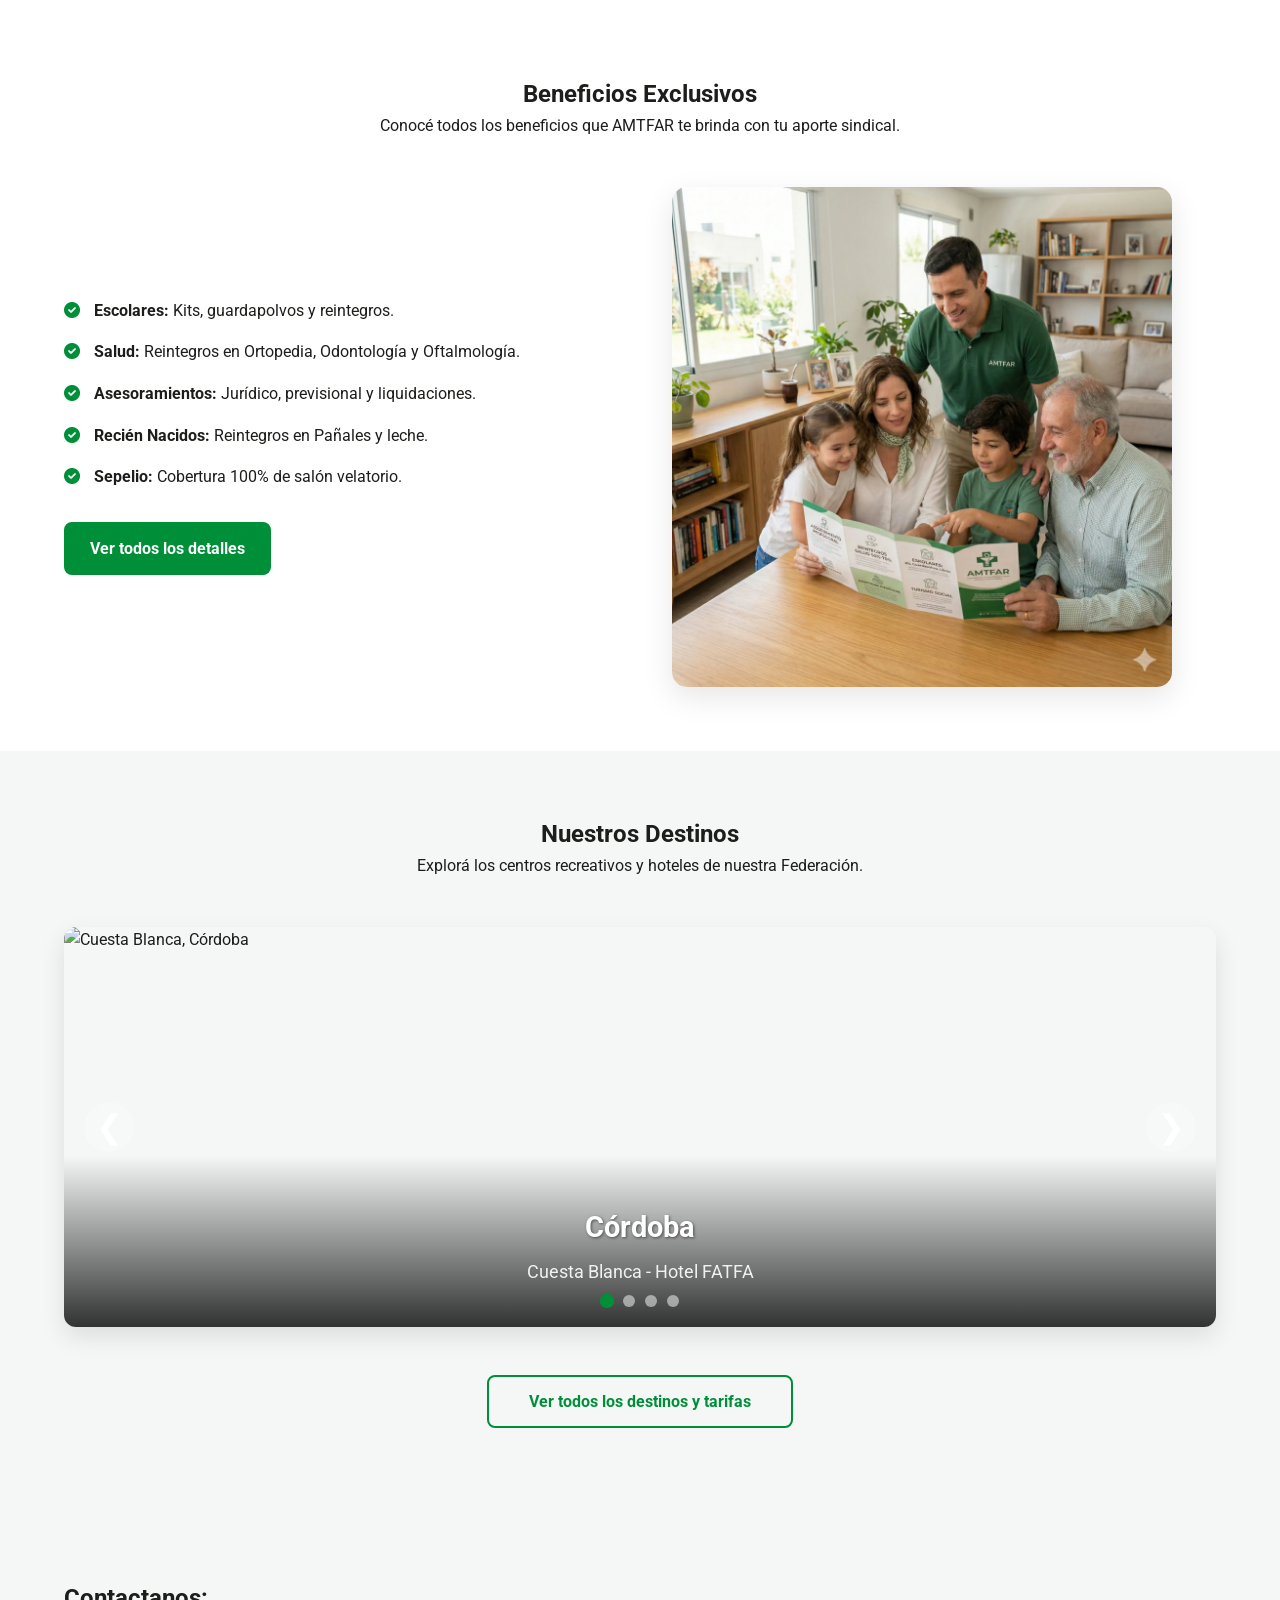
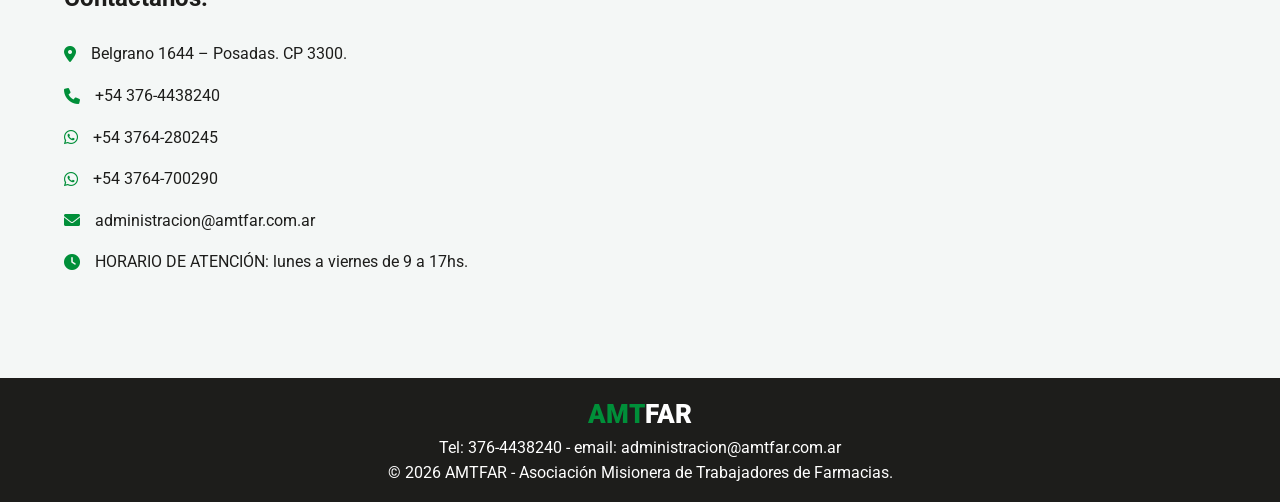
==== commit e83b9616: "feat: add important announcement news card and remove outdated salary scale" ====
--- a/index.html
+++ b/index.html
@@ -219,6 +219,18 @@
             <div class="news-grid">
                 <article class="news-card">
                     <div class="news-card-img-wrapper">
+                        <img src="https://fatfa.org.ar/wp-content/uploads/2026/10/OSPF-400x250.jpg"
+                            alt="COMUNICADO IMPORTANTE" class="news-card-img" loading="lazy">
+                    </div>
+                    <div class="news-card-category">Institucional - 23 Oct 2026</div>
+                    <h3>COMUNICADO IMPORTANTE</h3>
+                    <p>Información importante sobre la Obra Social del Personal de Farmacia (OSPF).</p>
+                    <a href="https://fatfa.org.ar/2026/10/23/comunicado-importante/" target="_blank"
+                        rel="noopener noreferrer" class="btn btn-farmacia mt-1"
+                        aria-label="Leer más sobre COMUNICADO IMPORTANTE">Leer más</a>
+                </article>
+                <article class="news-card">
+                    <div class="news-card-img-wrapper">
                         <img src="https://fatfa.org.ar/wp-content/uploads/2026/08/Escala-salarial-agosto-noviembre.jpg"
                             alt="ESCALA SALARIAL AGOSTO NOVIEMBRE" class="news-card-img" loading="lazy">
                     </div>
@@ -240,18 +252,6 @@
                     <a href="https://fatfa.org.ar/2026/07/28/escala-salarial-con-nuevos-basicos-julio-2026/" target="_blank"
                         rel="noopener noreferrer" class="btn btn-farmacia mt-1"
                         aria-label="Leer más sobre Escala salarial con nuevos básicos julio 2026">Leer más</a>
-                </article>
-                <article class="news-card">
-                    <div class="news-card-img-wrapper">
-                        <img src="https://fatfa.org.ar/wp-content/uploads/2026/05/FATFA-escala-salarial-mayo-junio-2026-400x250.jpg"
-                            alt="Nueva escala salarial mayo-junio 2026" class="news-card-img" loading="lazy">
-                    </div>
-                    <div class="news-card-category">Salarial - 28 May 2026</div>
-                    <h3>Nueva escala salarial mayo-junio 2026</h3>
-                    <p>Nueva escala salarial vigente.</p>
-                    <a href="https://fatfa.org.ar/2026/05/28/nueva-escala-salarial-mayo-junio-2026/" target="_blank"
-                        rel="noopener noreferrer" class="btn btn-farmacia mt-1"
-                        aria-label="Leer más sobre Nueva escala salarial mayo-junio 2026">Leer más</a>
                 </article>
             </div>
             <div class="text-center" style="margin-top: 3rem;">
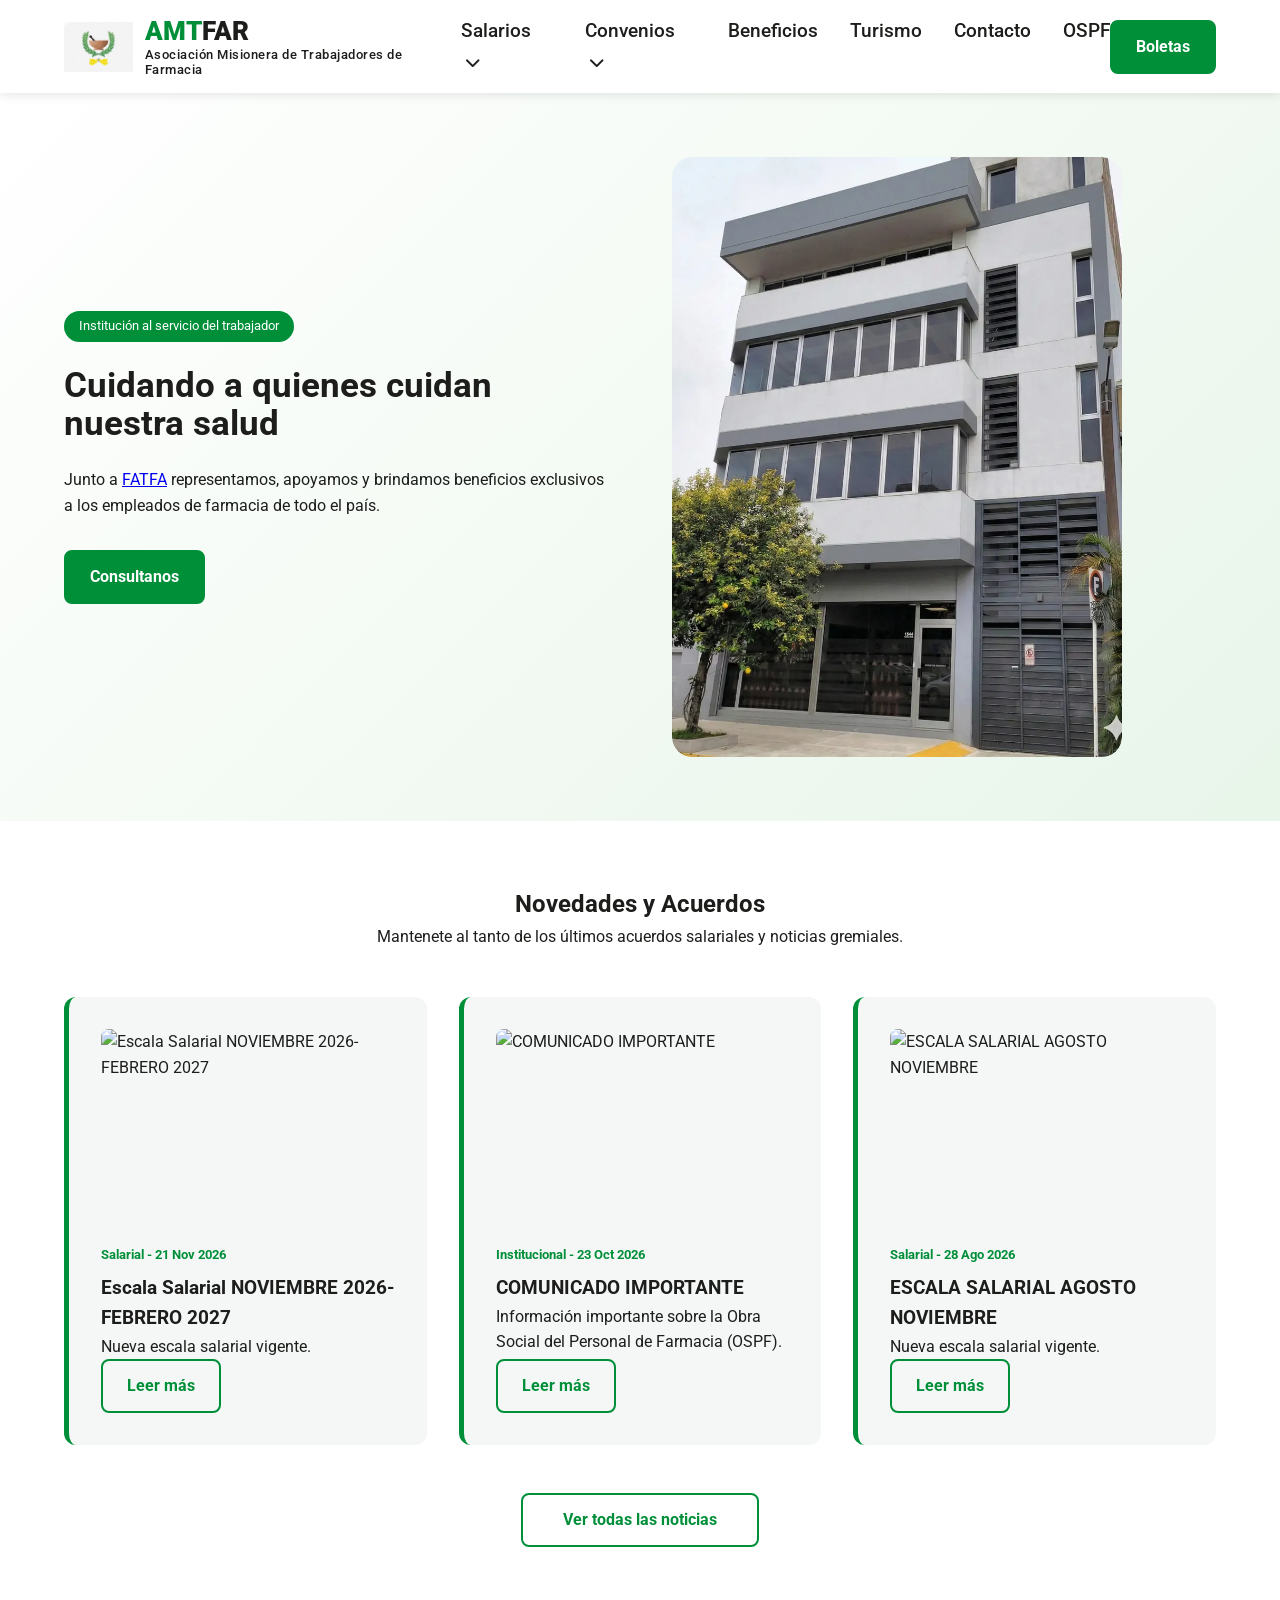
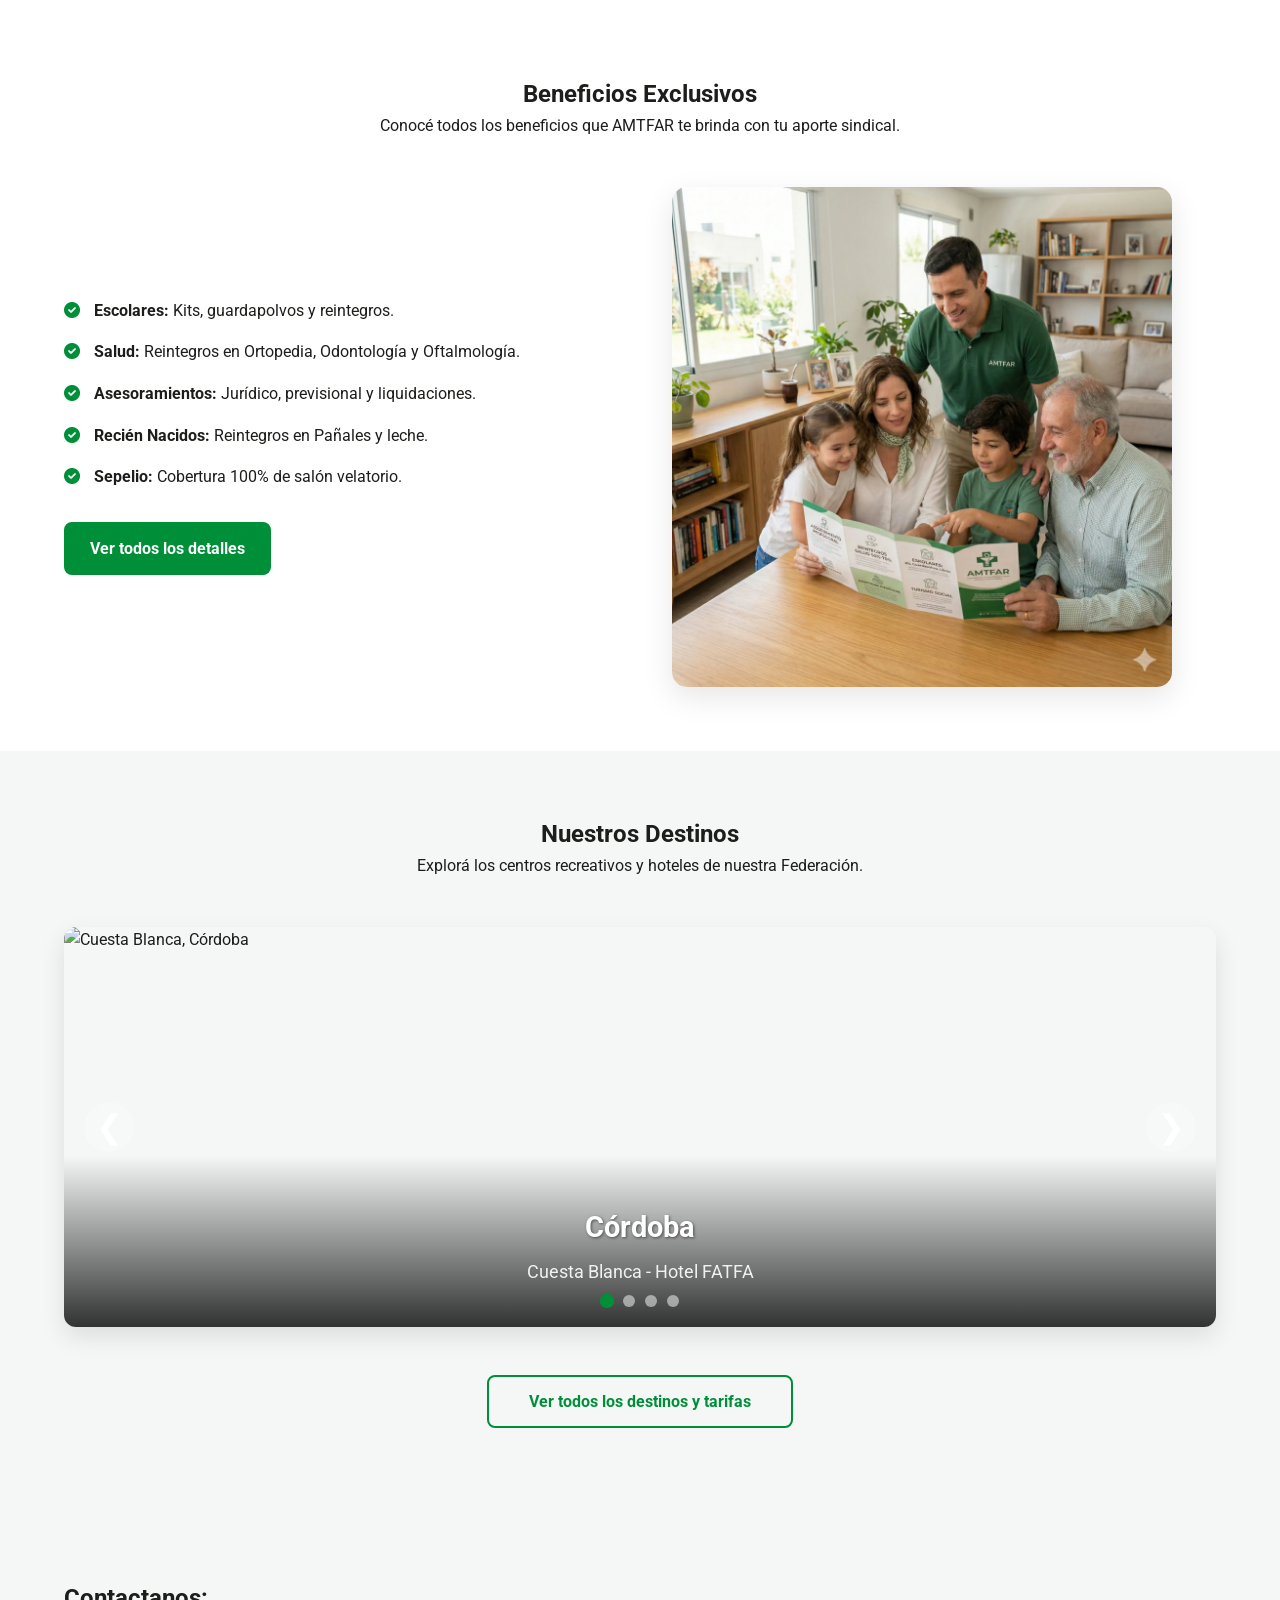
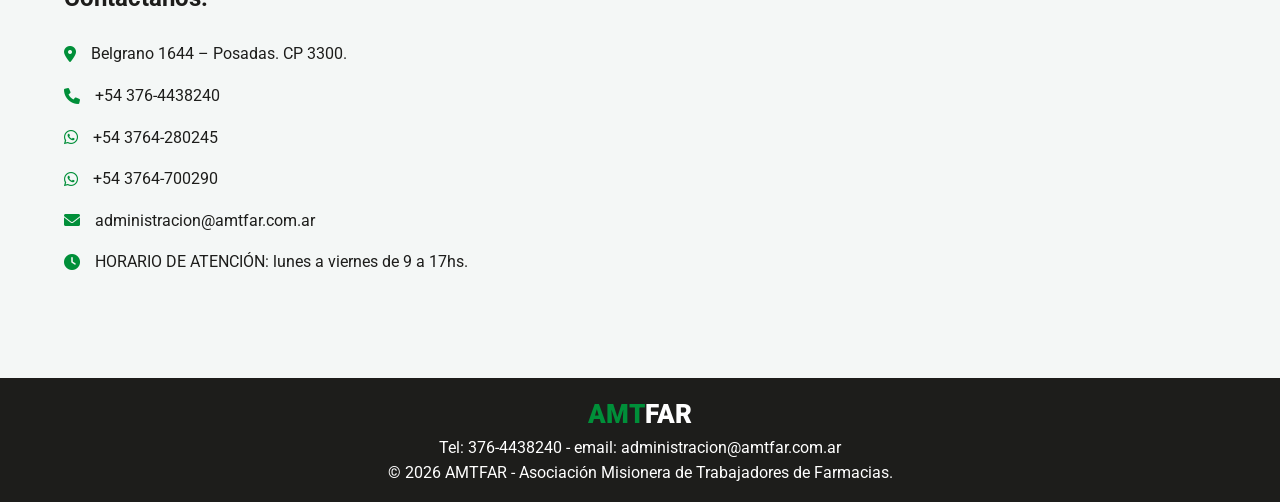
==== commit 6d210770: "feat: add Nov 2026 salary scale news card and remove outdated July 2026 entry" ====
--- a/index.html
+++ b/index.html
@@ -219,6 +219,18 @@
             <div class="news-grid">
                 <article class="news-card">
                     <div class="news-card-img-wrapper">
+                        <img src="https://fatfa.org.ar/wp-content/uploads/2026/11/ANEXO-I-NOVIEMBRE-2026-VF-400x250.jpg"
+                            alt="Escala Salarial NOVIEMBRE 2026-FEBRERO 2027" class="news-card-img" loading="lazy">
+                    </div>
+                    <div class="news-card-category">Salarial - 21 Nov 2026</div>
+                    <h3>Escala Salarial NOVIEMBRE 2026-FEBRERO 2027</h3>
+                    <p>Nueva escala salarial vigente.</p>
+                    <a href="https://fatfa.org.ar/2026/11/21/escala-salarial-noviembre-2026-febrero-2027/" target="_blank"
+                        rel="noopener noreferrer" class="btn btn-farmacia mt-1"
+                        aria-label="Leer más sobre Escala Salarial NOVIEMBRE 2026-FEBRERO 2027">Leer más</a>
+                </article>
+                <article class="news-card">
+                    <div class="news-card-img-wrapper">
                         <img src="https://fatfa.org.ar/wp-content/uploads/2026/10/OSPF-400x250.jpg"
                             alt="COMUNICADO IMPORTANTE" class="news-card-img" loading="lazy">
                     </div>
@@ -240,18 +252,6 @@
                     <a href="https://fatfa.org.ar/2026/08/28/escala-salarial-agosto-noviembre/" target="_blank"
                         rel="noopener noreferrer" class="btn btn-farmacia mt-1"
                         aria-label="Leer más sobre ESCALA SALARIAL AGOSTO NOVIEMBRE">Leer más</a>
-                </article>
-                <article class="news-card">
-                    <div class="news-card-img-wrapper">
-                        <img src="https://fatfa.org.ar/wp-content/uploads/2026/07/FATFA-escala-salarial-nuevos-basicos-julio-2026-400x250.jpg"
-                            alt="Escala salarial con nuevos básicos julio 2026" class="news-card-img" loading="lazy">
-                    </div>
-                    <div class="news-card-category">Salarial - 28 Jul 2026</div>
-                    <h3>Escala salarial con nuevos básicos julio 2026</h3>
-                    <p>Nueva escala salarial vigente.</p>
-                    <a href="https://fatfa.org.ar/2026/07/28/escala-salarial-con-nuevos-basicos-julio-2026/" target="_blank"
-                        rel="noopener noreferrer" class="btn btn-farmacia mt-1"
-                        aria-label="Leer más sobre Escala salarial con nuevos básicos julio 2026">Leer más</a>
                 </article>
             </div>
             <div class="text-center" style="margin-top: 3rem;">
